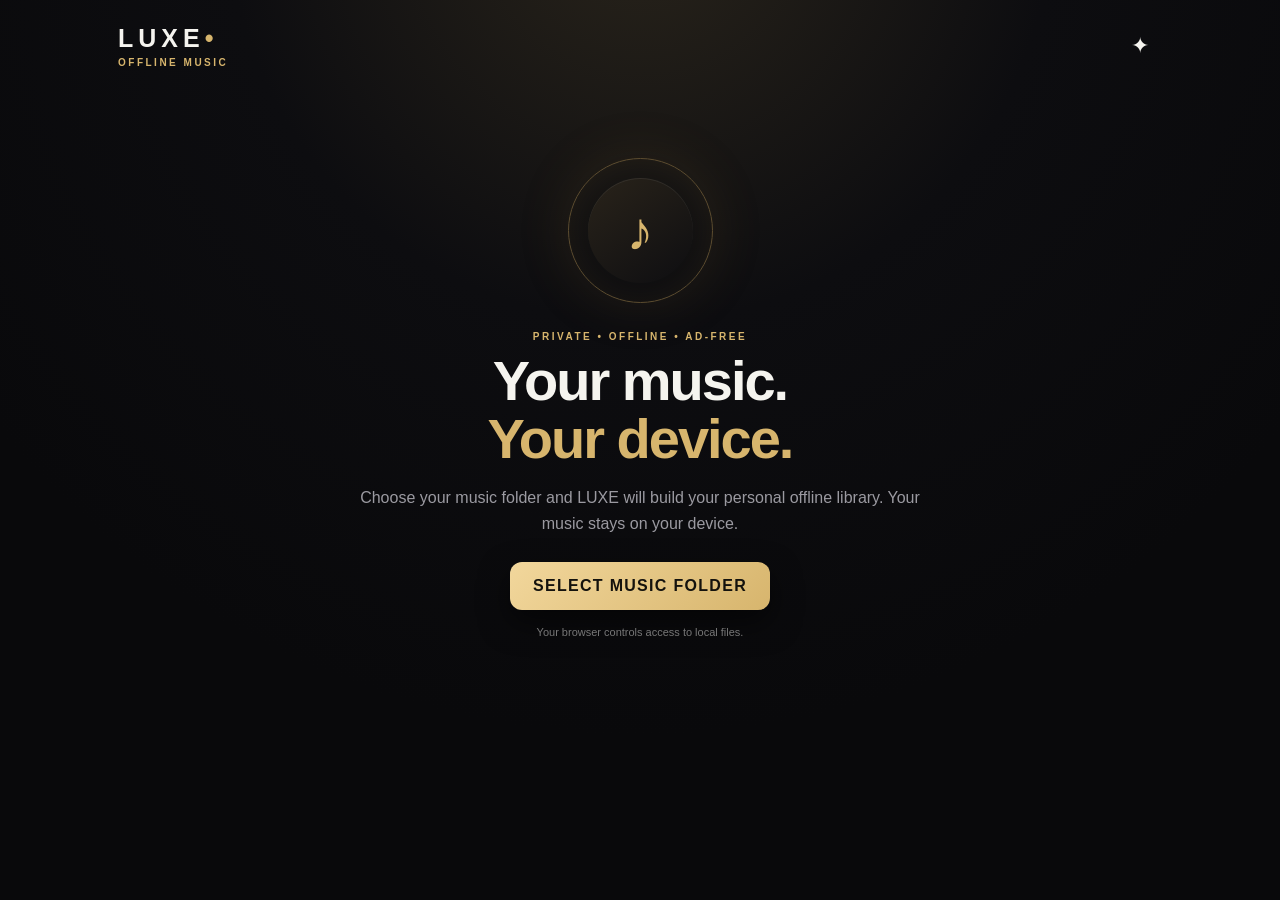
==== app/src/main/assets/index.html @ 5f78188b "Add files via upload" ====
<!DOCTYPE html>
<html lang="en">
<head>
<meta charset="UTF-8">
<meta name="viewport" content="width=device-width,initial-scale=1,viewport-fit=cover">
<meta name="theme-color" content="#09090b">
<title>LUXE Music</title>
<link rel="stylesheet" href="style.css">
<script src="android-folder-picker.js"></script>
</head>

<body>

<div class="app">

<header class="topbar">
  <div>
    <div class="brand">LUXE<span>•</span></div>
    <div class="subtitle">OFFLINE MUSIC</div>
  </div>

  <button id="themeBtn" class="icon-btn" title="Customize appearance">✦</button>
</header>


<main>

<!-- WELCOME -->

<section id="welcome" class="welcome screen">

  <div class="hero-ring">
    <div class="hero-note">♪</div>
  </div>

  <p class="eyebrow">PRIVATE • OFFLINE • AD-FREE</p>

  <h1>
    Your music.<br>
    <em>Your device.</em>
  </h1>

  <p class="muted">
    Choose your music folder and LUXE will build your personal
    offline library. Your music stays on your device.
  </p>

  <button id="chooseFolderBtn" class="primary-btn">
    SELECT MUSIC FOLDER
  </button>

  <input
    id="folderInput"
    type="file"
    webkitdirectory
    directory
    multiple
    accept="audio/*"
    hidden
  >

  <p id="folderStatus" class="tiny">
    Your browser controls access to local files.
  </p>

</section>


<!-- LIBRARY -->

<section id="library" class="screen hidden">

  <div class="greeting">

    <div>
      <p class="eyebrow">YOUR LIBRARY</p>
      <h1 id="hello">Good morning</h1>
    </div>

    <button id="rescanBtn" class="small-btn">
      ↻ Rescan
    </button>

  </div>


  <!-- HOME CONTENT -->

  <section id="homeContent" class="home-content">

    <div class="home-hero">

      <div>
        <p class="eyebrow">WELCOME BACK</p>

        <h2>Your music, beautifully organized.</h2>

        <p>
          Explore your songs, artists, playlists and recently played music.
        </p>
      </div>

      <div class="home-hero-note">♫</div>

    </div>


    <div class="home-section">

      <div class="home-section-title">
        <h2>Recently Played</h2>
        <button id="seeRecentBtn" class="text-btn">See all</button>
      </div>

      <div id="recentHome" class="horizontal-list"></div>

    </div>


    <div class="home-section">

      <div class="home-section-title">
        <h2>Your Library</h2>
      </div>

      <div class="library-actions">

        <button class="library-action" data-library="songs">
          <span class="action-icon">♫</span>
          <strong>All Songs</strong>
          <small id="homeSongCount">0 tracks</small>
        </button>

        <button class="library-action" data-library="artists">
          <span class="action-icon">♟</span>
          <strong>Artists</strong>
          <small id="homeArtistCount">0 artists</small>
        </button>

        <button class="library-action" data-library="playlists">
          <span class="action-icon">☷</span>
          <strong>Playlists</strong>
          <small id="homePlaylistCount">0 playlists</small>
        </button>

        <button class="library-action" data-library="favorites">
          <span class="action-icon">♡</span>
          <strong>Favorites</strong>
          <small id="homeFavoriteCount">0 songs</small>
        </button>

      </div>

    </div>


    <div class="home-section">

      <div class="home-section-title">
        <h2>Quick Play</h2>
      </div>

      <div class="quick-play-row">

        <button id="shuffleAllBtn" class="quick-play">
          <span>⤨</span>
          <div>
            <strong>Shuffle All</strong>
            <small>Play your whole library</small>
          </div>
        </button>

        <button id="playAllBtn" class="quick-play">
          <span>▶</span>
          <div>
            <strong>Play All</strong>
            <small>Play songs in order</small>
          </div>
        </button>

      </div>

    </div>

  </section>


  <!-- SEARCH -->

  <div class="searchbox">

    <span>⌕</span>

    <input
      id="search"
      placeholder="Search your music..."
      autocomplete="off"
    >

  </div>


  <!-- MAIN TABS -->

  <div class="library-tabs">

    <button class="library-tab active" data-library="home">
      Home
    </button>

    <button class="library-tab" data-library="songs">
      All Songs
    </button>

    <button class="library-tab" data-library="artists">
      Artists
    </button>

    <button class="library-tab" data-library="playlists">
      Playlists
    </button>

    <button class="library-tab" data-library="favorites">
      Favorites
    </button>

  </div>


  <div id="breadcrumb" class="breadcrumb hidden"></div>


  <div class="section-title">

    <h2 id="sectionHeading">
      Your Music
    </h2>

    <div class="view-tools">

      <span id="resultCount"></span>

      <button
        id="viewList"
        class="view-btn active"
        title="List view"
      >
        ☷
      </button>

      <button
        id="viewGrid"
        class="view-btn"
        title="Grid view"
      >
        ▦
      </button>

      <button id="sortBtn" class="view-btn" title="Sort">↕</button>

    </div>

  </div>


  <div id="sortMenu" class="sort-menu hidden">
    <div class="sort-menu-title">SORT / PLAYING ORDER</div>
    <button data-sort="title-az">Song Title A–Z</button>
    <button data-sort="title-za">Song Title Z–A</button>
    <button data-sort="added-new">Date Added — Newest</button>
    <button data-sort="added-old">Date Added — Oldest</button>
    <button data-sort="recent">Recently Played</button>
    <button data-sort="most-played">Most Played</button>
  </div>

  <div id="songList" class="song-list"></div>

  <div id="collectionGrid" class="collection-grid hidden"></div>

  <div id="playlistGrid" class="playlist-grid hidden"></div>

  <div id="empty" class="empty hidden">
    Nothing matches your search.
  </div>

</section>

</main>


<!-- MINI PLAYER -->

<div id="miniPlayer" class="mini-player hidden">

  <div class="mini-swipe-handle"></div>

  <div id="miniArt" class="art small-art">
    ♪
  </div>

  <div class="mini-info">

    <strong id="miniTitle">
      Nothing playing
    </strong>

    <span id="miniArtist">
      Choose a song
    </span>

  </div>

  <button
    id="miniPlay"
    class="play-circle"
    aria-label="Play or pause"
  >
    ▶
  </button>

</div>


<!-- BOTTOM NAV -->

<nav id="nav" class="bottom-nav hidden">

  <button class="nav-item active" data-tab="home">
    ⌂
    <span>Home</span>
  </button>

  <button class="nav-item" data-tab="library">
    ♫
    <span>Library</span>
  </button>

  <button class="nav-item" data-tab="favorites">
    ♡
    <span>Favorites</span>
  </button>

</nav>


<!-- FULL PLAYER -->

<div id="playerModal" class="player-modal hidden">

  <button id="closePlayer" class="close-player">
    ⌄
  </button>

  <div class="player-content">

    <div id="bigArt" class="art big-art">
      ♪
    </div>

    <p class="eyebrow">
      NOW PLAYING
    </p>

    <h2 id="bigTitle">
      Nothing playing
    </h2>

    <p id="bigArtist" class="muted">
      Choose a song
    </p>

    <p id="bigMeta" class="player-meta">
      Local Music
    </p>

    <input
      id="progress"
      class="progress"
      type="range"
      min="0"
      max="100"
      value="0"
    >

    <div class="time-row">
      <span id="currentTime">0:00</span>
      <span id="duration">0:00</span>
    </div>

    <div class="controls">

      <button id="shuffleBtn" class="control">
        ⤨
      </button>

      <button id="prevBtn" class="control">
        ◀
      </button>

      <button id="bigPlay" class="big-play">
        ▶
      </button>

      <button id="nextBtn" class="control">
        ▶
      </button>

      <button id="repeatBtn" class="control">
        ↻
      </button>

    </div>

    <div class="volume-row">
      🔊
      <input
        id="volume"
        type="range"
        min="0"
        max="1"
        step=".01"
        value=".85"
      >
    </div>

  </div>

</div>


<!-- THEME PANEL -->

<div id="themePanel" class="overlay hidden">

  <div class="settings-panel">

    <div class="settings-header">

      <div>
        <p class="eyebrow">APPEARANCE</p>
        <h2>Customize LUXE</h2>
      </div>

      <button id="closeTheme" class="panel-close">
        ×
      </button>

    </div>


    <div class="setting-group">

      <label>Accent Theme</label>

      <div class="theme-options">

        <button data-theme-choice="deluxe">
          <span class="theme-dot deluxe-dot"></span>
          Deluxe
        </button>

        <button data-theme-choice="truck">
          <span class="theme-dot truck-dot"></span>
          Warm
        </button>

        <button data-theme-choice="sport">
          <span class="theme-dot sport-dot"></span>
          Sport
        </button>

      </div>

    </div>


    <div class="setting-group">

      <label>Font</label>

      <select id="fontSelect">

        <option value="Inter">
          Inter
        </option>

        <option value="Segoe UI">
          Segoe UI
        </option>

        <option value="Georgia">
          Georgia
        </option>

        <option value="Trebuchet MS">
          Trebuchet
        </option>

        <option value="Verdana">
          Verdana
        </option>

        <option value="Courier New">
          Courier
        </option>

        <option value="Comic Sans MS">
          Casual
        </option>

      </select>

      <small>
        The browser can only use fonts available on the device.
      </small>

    </div>


    <div class="setting-group">

      <label>Background</label>

      <div class="wallpaper-grid">

        <button
          class="wallpaper preset-wall-1"
          data-wallpaper="wall1"
        >
          Default
        </button>

        <button
          class="wallpaper preset-wall-2"
          data-wallpaper="wall2"
        >
          Gold
        </button>

        <button
          class="wallpaper preset-wall-3"
          data-wallpaper="wall3"
        >
          Midnight
        </button>

        <button
          class="wallpaper preset-wall-4"
          data-wallpaper="wall4"
        >
          Aurora
        </button>

      </div>

      <label class="upload-wallpaper">
        + Use image from device

        <input
          id="wallpaperInput"
          type="file"
          accept="image/*"
          hidden
        >

      </label>

      <button id="removeWallpaper" class="danger-btn">
        Remove background image
      </button>

    </div>

  </div>

</div>


<!-- CREATE PLAYLIST PANEL -->

<div id="playlistCreatePanel" class="overlay hidden">

  <div class="dialog">

    <div class="dialog-header">

      <div>
        <p class="eyebrow">NEW PLAYLIST</p>
        <h2>Create Playlist</h2>
      </div>

      <button id="closePlaylistCreate" class="panel-close">
        ×
      </button>

    </div>

    <input
      id="playlistNameInput"
      class="dialog-input"
      placeholder="Playlist name"
      maxlength="50"
    >

    <button id="createPlaylistConfirm" class="primary-btn">
      CREATE PLAYLIST
    </button>

  </div>

</div>


<!-- ADD SONGS PANEL -->

<div id="addSongsPanel" class="overlay hidden">

  <div class="dialog add-songs-dialog">

    <div class="dialog-header">

      <div>
        <p class="eyebrow">PLAYLIST</p>
        <h2 id="addSongsTitle">Add Songs</h2>
      </div>

      <button id="closeAddSongs" class="panel-close">
        ×
      </button>

    </div>

    <div class="add-song-search">

      <span>⌕</span>

      <input
        id="addSongSearch"
        placeholder="Search songs..."
      >

    </div>

    <div id="addSongList" class="add-song-list"></div>

    <button id="doneAddSongs" class="primary-btn">
      DONE
    </button>

  </div>

</div>


<!-- PLAYLIST DETAILS -->

<div id="playlistPanel" class="overlay hidden">

  <div class="dialog playlist-dialog">

    <div class="dialog-header">

      <div>
        <p class="eyebrow">PLAYLIST</p>
        <h2 id="playlistPanelTitle">Playlist</h2>
      </div>

      <button id="closePlaylistPanel" class="panel-close">
        ×
      </button>

    </div>

    <div class="playlist-actions">

      <button id="playlistPlayBtn" class="primary-btn">
        ▶ PLAY
      </button>

      <button id="playlistAddBtn" class="secondary-btn">
        + ADD SONGS
      </button>

    </div>

    <div id="playlistSongs" class="playlist-songs"></div>

  </div>

</div>


<audio id="audio" preload="metadata"></audio>

<script src="app.js"></script>

</body>
</html>
---- app/src/main/assets/style.css ----
*{box-sizing:border-box}
:root{--bg:#09090b;--panel:#111115;--panel2:#17171c;--text:#f5f4ef;--muted:#9b9aa1;--line:#29292f;--accent:#d7b56d;--accent2:#f2d79c;--font:Inter,Segoe UI,Arial,sans-serif;--wallpaper:none;--safe-top:env(safe-area-inset-top,0px);--safe-right:env(safe-area-inset-right,0px);--safe-bottom:env(safe-area-inset-bottom,0px);--safe-left:env(safe-area-inset-left,0px)}
html{min-height:100%;background:var(--bg);color-scheme:dark;scroll-behavior:smooth}body{margin:0;min-height:100vh;color:var(--text);font-family:var(--font);background:linear-gradient(#09090bd9,#09090bf2),var(--wallpaper),radial-gradient(circle at 50% -10%,#29241b 0,#0d0d10 35%,#09090b 70%);background-size:cover;background-position:center;background-attachment:fixed;overscroll-behavior-y:none;-webkit-text-size-adjust:100%;padding-top:var(--safe-top);padding-left:var(--safe-left);padding-right:var(--safe-right)}
button,input,select{font:inherit}button{-webkit-tap-highlight-color:transparent;touch-action:manipulation}button:focus,input:focus,select:focus{outline:none}button:focus-visible,input:focus-visible,select:focus-visible{outline:2px solid var(--accent);outline-offset:2px}.hidden{display:none!important}.app{width:100%;max-width:1100px;min-height:100vh;margin:auto;padding-bottom:calc(110px + var(--safe-bottom))}.topbar{display:flex;justify-content:space-between;align-items:center;padding:24px 28px 8px}.brand{font-size:25px;font-weight:800;letter-spacing:5px}.brand span{color:var(--accent)}.subtitle,.eyebrow{font-size:10px;letter-spacing:2.5px;color:var(--accent);font-weight:700}.subtitle{margin-top:4px}.icon-btn{background:none;border:0;color:var(--text);font-size:22px;cursor:pointer;width:44px;height:44px;border-radius:50%;display:grid;place-items:center;transition:background .2s,transform .15s}.icon-btn:hover{background:#ffffff0a}.icon-btn:active{transform:scale(.9)}.screen{padding:28px}
.welcome{text-align:center;max-width:700px;margin:6vh auto}.hero-ring{width:145px;height:145px;border:1px solid #5d4d30;border-radius:50%;margin:0 auto 28px;display:grid;place-items:center;box-shadow:0 0 55px #9e7a3220,inset 0 0 30px #9e7a3215;animation:luxeFloat 5s ease-in-out infinite}.hero-note{width:105px;height:105px;border-radius:50%;background:linear-gradient(145deg,#29231a,#0e0e11);display:grid;place-items:center;font-size:54px;color:var(--accent);box-shadow:inset 0 1px #ffffff12}.welcome h1{font-size:56px;line-height:1.03;margin:10px 0 18px;letter-spacing:-2px}.welcome h1 em{color:var(--accent);font-style:normal}.muted{color:var(--muted);line-height:1.6}.welcome>.muted{max-width:560px;margin:0 auto 25px}.primary-btn{border:0;background:linear-gradient(135deg,var(--accent2),var(--accent));color:#14120d;font-weight:800;letter-spacing:1.3px;padding:15px 23px;border-radius:12px;cursor:pointer;box-shadow:0 12px 30px #0008;transition:transform .18s,box-shadow .18s,filter .18s}.primary-btn:hover{transform:translateY(-1px);box-shadow:0 15px 35px #000a}.primary-btn:active{transform:scale(.97);filter:brightness(.94)}.tiny{font-size:11px;color:#777;margin-top:16px}
.greeting{display:flex;justify-content:space-between;align-items:end;margin:8px 0 24px}.greeting h1{font-size:40px;margin:7px 0 0;letter-spacing:-1px}.small-btn{border:1px solid var(--line);background:#111115;color:var(--text);border-radius:10px;padding:10px 13px;cursor:pointer;transition:border-color .18s,background .18s,transform .15s}.small-btn:hover{border-color:#665432;background:#17171b}.small-btn:active{transform:scale(.96)}
.home-content{display:flex;flex-direction:column;gap:28px;margin-bottom:30px}.home-hero{min-height:190px;border:1px solid var(--line);border-radius:22px;padding:26px;display:flex;justify-content:space-between;align-items:center;overflow:hidden;background:radial-gradient(circle at 90% 20%,#d7b56d20,transparent 35%),linear-gradient(145deg,#1c1a17,#101014)}.home-hero h2{font-size:30px;max-width:520px;margin:10px 0}.home-hero p:last-child{color:var(--muted);max-width:500px}.home-hero-note{width:130px;height:130px;border-radius:50%;display:grid;place-items:center;font-size:65px;color:var(--accent);background:linear-gradient(145deg,#2a2419,#101014);border:1px solid #4b402c;box-shadow:0 20px 50px #0008;flex-shrink:0}.home-section{width:100%}.home-section-title{display:flex;justify-content:space-between;align-items:center;margin-bottom:13px}.home-section-title h2{font-size:18px;margin:0}.text-btn{border:0;background:none;color:var(--accent);cursor:pointer;font-size:12px;padding:8px;border-radius:8px}.text-btn:active{background:#ffffff08}.library-actions{display:grid;grid-template-columns:repeat(4,1fr);gap:12px}.library-action{border:1px solid var(--line);background:linear-gradient(145deg,#19191e,#101014);color:var(--text);border-radius:16px;padding:18px;text-align:left;cursor:pointer;min-height:130px;transition:transform .18s,border-color .18s,background .18s;position:relative;overflow:hidden}.library-action:hover{border-color:#65532f;transform:translateY(-2px)}.library-action:active{transform:scale(.98)}.library-action:after,.quick-play:after,.song:after{content:"";position:absolute;inset:0;background:radial-gradient(circle at var(--ripple-x,50%) var(--ripple-y,50%),#fff2,transparent 35%);opacity:0;transition:opacity .25s;pointer-events:none}.library-action:active:after,.quick-play:active:after,.song:active:after{opacity:1}.action-icon{display:block;font-size:26px;color:var(--accent);margin-bottom:24px}.library-action strong,.library-action small{display:block}.library-action small{margin-top:4px;color:var(--muted);font-size:11px}.quick-play-row{display:grid;grid-template-columns:1fr 1fr;gap:12px}.quick-play{position:relative;overflow:hidden;border:1px solid var(--line);background:#121216;color:var(--text);border-radius:14px;padding:16px;display:flex;align-items:center;gap:14px;cursor:pointer;text-align:left;transition:transform .18s,border-color .18s}.quick-play:hover{border-color:#5e4d2d;transform:translateY(-1px)}.quick-play:active{transform:scale(.985)}.quick-play>span{width:42px;height:42px;border-radius:50%;display:grid;place-items:center;background:#282116;color:var(--accent);font-size:20px;flex-shrink:0}.quick-play strong,.quick-play small{display:block}.quick-play small{color:var(--muted);font-size:11px;margin-top:4px}
.horizontal-list{display:flex;gap:12px;overflow-x:auto;padding:4px 2px 10px;scrollbar-width:none;scroll-behavior:smooth;overscroll-behavior-x:contain;scroll-snap-type:x proximity}.horizontal-list::-webkit-scrollbar{display:none}.horizontal-list:empty:after{content:"No recently played songs yet.";color:var(--muted);font-size:12px;padding:18px 4px}.horizontal-list>*{flex:0 0 180px;min-width:180px;scroll-snap-align:start}.horizontal-list .song,.horizontal-list .recent-song,.horizontal-list .recent-card{width:180px;min-height:190px;display:flex;flex-direction:column;align-items:stretch;gap:0;padding:10px;border:1px solid var(--line);border-radius:16px;background:linear-gradient(145deg,#19191e,#101014);overflow:hidden;transition:transform .18s,border-color .18s,background .18s}.horizontal-list .song:hover,.horizontal-list .recent-song:hover,.horizontal-list .recent-card:hover{transform:translateY(-2px);border-color:#665432;background:linear-gradient(145deg,#1d1c21,#111115)}.horizontal-list .song .small-art,.horizontal-list .recent-song .small-art,.horizontal-list .recent-card .small-art,.horizontal-list .song .art,.horizontal-list .recent-song .art,.horizontal-list .recent-card .art{width:100%;height:140px;aspect-ratio:1;border-radius:11px;margin:0 0 10px;flex-shrink:0}.horizontal-list .song .song-info,.horizontal-list .recent-song .song-info,.horizontal-list .recent-card .song-info{min-width:0;width:100%;padding:0 2px}.horizontal-list .song .song-info strong,.horizontal-list .recent-song .song-info strong,.horizontal-list .recent-card .song-info strong{font-size:13px;color:var(--text);line-height:1.35}.horizontal-list .song .song-info span,.horizontal-list .recent-song .song-info span,.horizontal-list .recent-card .song-info span{font-size:10px;color:var(--muted);margin-top:4px}.horizontal-list .song .song-actions,.horizontal-list .recent-song .song-actions,.horizontal-list .recent-card .song-actions{margin-top:auto}
.searchbox{height:50px;border:1px solid var(--line);background:#101014dd;border-radius:14px;display:flex;align-items:center;padding:0 15px;gap:10px;margin-bottom:17px;transition:border-color .2s,box-shadow .2s}.searchbox:focus-within{border-color:#806737;box-shadow:0 0 0 3px #d7b56d12}.searchbox span{font-size:24px;color:var(--muted)}.searchbox input{background:none;border:0;outline:0;color:var(--text);width:100%;font-size:15px;min-width:0}
.library-tabs{display:flex;gap:7px;overflow-x:auto;margin:15px 0;padding-bottom:3px;scrollbar-width:none;overscroll-behavior-x:contain}.library-tabs::-webkit-scrollbar{display:none}.library-tab{border:1px solid var(--line);background:#111115;color:var(--muted);padding:10px 15px;border-radius:10px;white-space:nowrap;cursor:pointer;transition:background .18s,border-color .18s,color .18s,transform .15s}.library-tab.active{color:var(--accent2);background:#302718;border-color:#806737}.library-tab:active{transform:scale(.96)}
.section-title{display:flex;justify-content:space-between;align-items:center;gap:15px;margin-top:20px}.section-title h2{font-size:19px;margin:0}.view-tools{display:flex;align-items:center;gap:5px}.view-tools>span{color:var(--muted);font-size:12px;margin-right:4px}.view-btn{width:31px;height:31px;border:1px solid var(--line);background:#111115;color:var(--muted);border-radius:8px;cursor:pointer;transition:transform .15s,background .18s}.view-btn.active{color:var(--accent);border-color:#806737;background:#302718}.view-btn:active{transform:scale(.9)}
.song-list{display:flex;flex-direction:column;margin-top:9px}.song{position:relative;display:grid;grid-template-columns:52px minmax(0,1fr) auto;gap:13px;align-items:center;padding:9px;border-radius:13px;cursor:pointer;transition:background .15s,transform .15s}.song:hover{background:#ffffff06}.song:active{transform:scale(.995)}.song-info{min-width:0}.song-info strong,.song-info span{display:block;white-space:nowrap;overflow:hidden;text-overflow:ellipsis}.song-info span{font-size:12px;color:var(--muted);margin-top:4px}.song-actions{display:flex;gap:4px;position:relative;z-index:2}.song-actions button{background:none;border:0;color:var(--muted);cursor:pointer;font-size:19px;padding:7px;border-radius:50%;transition:background .15s,color .15s,transform .15s}.song-actions button:hover{background:#ffffff0a}.song-actions button:active{transform:scale(.85)}.song-actions .fav{color:var(--accent)}.song.playing{background:#d7b56d0e;outline:1px solid #80673744}.song.playing .song-info strong{color:var(--accent2)}
.art{background:linear-gradient(145deg,#272118,#111216);border:1px solid #3b3222;display:grid;place-items:center;color:var(--accent);overflow:hidden;flex-shrink:0}.art img{width:100%;height:100%;object-fit:cover;display:block;transition:opacity .25s,transform .35s}.art img:not([src=""]){animation:artReveal .35s ease}.small-art{width:48px;height:48px;border-radius:10px;font-size:21px}.song .small-art{width:52px;height:52px}
.song-list.grid-view{display:grid;grid-template-columns:repeat(4,minmax(0,1fr));gap:14px;margin-top:12px}.song-list.grid-view .song{display:flex;flex-direction:column;align-items:stretch;gap:0;min-width:0;padding:11px;background:linear-gradient(145deg,#18181d,#101014);border:1px solid var(--line);border-radius:16px}.song-list.grid-view .song:hover{border-color:#5f4d2e}.song-list.grid-view .small-art{width:100%;height:auto;aspect-ratio:1;margin-bottom:12px;border-radius:12px;font-size:45px}.song-list.grid-view .song-info{width:100%}.song-list.grid-view .song-actions{width:100%;justify-content:space-between;margin-top:10px}
.collection-grid{display:grid;grid-template-columns:repeat(4,minmax(0,1fr));gap:14px;margin-top:12px}.collection-card{border:1px solid var(--line);background:linear-gradient(145deg,#19191e,#101014);border-radius:16px;padding:11px;text-align:left;cursor:pointer;color:var(--text);min-width:0;transition:transform .18s,border-color .18s}.collection-card:hover{border-color:#68552f;transform:translateY(-2px)}.collection-card:active{transform:scale(.98)}.collection-art{aspect-ratio:1;border-radius:12px;background:linear-gradient(145deg,#292319,#111216);display:grid;place-items:center;color:var(--accent);font-size:42px;margin-bottom:10px;overflow:hidden}.collection-art img{width:100%;height:100%;object-fit:cover}.collection-card strong,.collection-card span{display:block;white-space:nowrap;overflow:hidden;text-overflow:ellipsis}.collection-card span{font-size:11px;color:var(--muted);margin-top:4px}
.playlist-grid{display:grid;grid-template-columns:repeat(4,minmax(0,1fr));gap:14px;margin-top:13px}.playlist-create-card,.playlist-card{border:1px solid var(--line);border-radius:16px;min-height:190px;cursor:pointer}.playlist-create-card{background:#17140f;border-color:#5b4b2e;color:var(--accent2);display:flex;flex-direction:column;justify-content:center;align-items:center;gap:8px;transition:transform .18s,border-color .18s}.playlist-create-card:hover{transform:translateY(-2px);border-color:var(--accent)}.playlist-create-card:active{transform:scale(.98)}.playlist-create-card span{font-size:38px}.playlist-create-card strong{font-size:14px}.playlist-card{position:relative;padding:12px;text-align:left;color:var(--text);background:linear-gradient(145deg,#19191e,#101014);transition:transform .18s,border-color .18s}.playlist-card:hover{border-color:#806737;transform:translateY(-2px)}.playlist-cover{height:125px;border-radius:11px;background:linear-gradient(145deg,#302719,#101014);display:grid;place-items:center;font-size:43px;color:var(--accent);margin-bottom:11px;overflow:hidden}.playlist-cover img{width:100%;height:100%;object-fit:cover}.playlist-delete{position:absolute!important;right:9px!important;top:9px!important;width:30px!important;height:30px!important;padding:0!important;margin:0!important;border:1px solid #ffffff12!important;border-radius:9px!important;background:#0b0b0ed9!important;color:#aaa!important;display:grid!important;place-items:center!important;font-size:15px!important;cursor:pointer!important;backdrop-filter:blur(8px);transition:color .18s,background .18s,border-color .18s,transform .18s}.playlist-delete:hover{color:#e7b0a8!important;background:#321918!important;border-color:#633a35!important;transform:scale(1.04)}.playlist-delete:active{transform:scale(.94)}
.breadcrumb{color:var(--muted);font-size:12px;margin:2px 0 12px}.breadcrumb button{background:none;border:0;color:var(--accent);cursor:pointer;padding:0 5px}.empty{text-align:center;padding:50px;color:var(--muted)}
.playlist-detail{width:100%}.playlist-detail-header{display:flex;align-items:center;gap:20px;padding:20px;border:1px solid var(--line);border-radius:20px;background:radial-gradient(circle at 90% 10%,#d7b56d14,transparent 40%),linear-gradient(145deg,#18181d,#101014);margin-bottom:18px}.playlist-detail-cover{width:145px;height:145px;flex-shrink:0;border-radius:17px;overflow:hidden;display:grid;place-items:center;background:linear-gradient(145deg,#302719,#101014);border:1px solid #403622;color:var(--accent);font-size:50px}.playlist-detail-cover img{width:100%;height:100%;object-fit:cover}.playlist-detail-info{min-width:0;flex:1}.playlist-detail-info .eyebrow{margin-bottom:7px}.playlist-detail-info h1{margin:0;font-size:30px;letter-spacing:-.8px;overflow:hidden;text-overflow:ellipsis;white-space:nowrap}.playlist-detail-info p{color:var(--muted);font-size:12px;margin:8px 0 0}.playlist-detail-delete{margin-top:0;padding:13px 15px;white-space:nowrap}.playlist-actions{display:flex;gap:9px;margin-bottom:16px;align-items:center}.playlist-actions .danger-btn{margin-top:0}.playlist-actions .primary-btn,.playlist-actions .secondary-btn,.playlist-actions .danger-btn{min-height:45px}
.mini-player{position:fixed;z-index:20;left:50%;bottom:calc(72px + var(--safe-bottom));transform:translateX(-50%);width:min(1040px,calc(100% - 28px));min-height:68px;background:#17171bf4;backdrop-filter:blur(22px);-webkit-backdrop-filter:blur(22px);border:1px solid #38383e;border-radius:17px;padding:8px 10px;display:grid;grid-template-columns:52px minmax(0,1fr) 44px;gap:11px;align-items:center;box-shadow:0 16px 50px #000c;cursor:pointer;touch-action:pan-y;transition:transform .22s,opacity .22s,box-shadow .22s}.mini-player:active{box-shadow:0 12px 40px #000e}.mini-player.swiping{transition:none}.mini-player.minimized{width:58px;height:58px;min-height:58px;padding:3px;right:16px;left:auto;bottom:calc(82px + var(--safe-bottom));transform:none;border-radius:50%;display:block;overflow:visible}.mini-player.minimized .mini-info,.mini-player.minimized .play-circle,.mini-player.minimized .mini-swipe-handle{display:none}.mini-player.minimized .small-art{width:52px;height:52px;border-radius:50%}.mini-swipe-handle{position:absolute;top:-8px;left:50%;width:42px;height:4px;border-radius:9px;background:#777;transform:translateX(-50%);opacity:.5}.mini-info{min-width:0}.mini-info strong,.mini-info span{display:block;white-space:nowrap;overflow:hidden;text-overflow:ellipsis}.mini-info span{color:var(--muted);font-size:11px;margin-top:3px}.play-circle{border:0;background:var(--accent);color:#17130b;border-radius:50%;width:38px;height:38px;cursor:pointer;transition:transform .15s}.play-circle:active{transform:scale(.88)}
.bottom-nav{position:fixed;z-index:19;bottom:0;left:50%;transform:translateX(-50%);width:min(1040px,100%);height:calc(65px + var(--safe-bottom));padding-bottom:var(--safe-bottom);background:#0d0d10ee;backdrop-filter:blur(18px);-webkit-backdrop-filter:blur(18px);border-top:1px solid var(--line);display:grid;grid-template-columns:repeat(3,1fr)}.nav-item{background:none;border:0;color:#777;cursor:pointer;font-size:21px;transition:color .18s,transform .15s}.nav-item span{display:block;font-size:9px;margin-top:3px}.nav-item.active{color:var(--accent)}.nav-item:active{transform:scale(.9)}
.player-modal{position:fixed;z-index:40;inset:0;background:radial-gradient(circle at 50% 5%,#292116,#0a0a0c 55%);overflow:auto;overscroll-behavior:contain;touch-action:pan-y;animation:playerIn .28s ease}.player-topbar{position:sticky;top:0;z-index:2;height:64px;padding:var(--safe-top) 18px 0;display:grid;grid-template-columns:50px 1fr 50px;align-items:center;text-align:center;background:linear-gradient(#0a0a0ce8,transparent);backdrop-filter:blur(8px)}.close-player,.player-more{background:#ffffff08;border:1px solid #ffffff10;color:var(--text);width:40px;height:40px;border-radius:50%;cursor:pointer;display:grid;place-items:center;justify-self:start;transition:transform .15s,background .18s}.close-player{font-size:27px}.player-more{justify-self:end;font-size:16px;letter-spacing:2px}.close-player:active,.player-more:active{transform:scale(.88)}.player-top-title{font-size:10px;letter-spacing:2.5px;color:var(--muted);font-weight:700}.player-content{width:min(520px,100%);margin:3vh auto;padding:20px 25px calc(40px + var(--safe-bottom));text-align:center}.big-art{width:min(390px,82vw);aspect-ratio:1;border-radius:23px;margin:0 auto 30px;font-size:110px;box-shadow:0 25px 70px #000c;transition:transform .35s,box-shadow .35s}.big-art:hover{transform:scale(1.01)}.player-song-head{text-align:left}.player-title-row{display:flex;align-items:center;gap:14px}.player-title-row>div{min-width:0;flex:1}.player-content h2{font-size:28px;margin:8px 0 3px;overflow:hidden;text-overflow:ellipsis;white-space:nowrap}.player-favorite{width:46px;height:46px;border:1px solid var(--line);background:#ffffff06;color:var(--accent);border-radius:50%;font-size:24px;cursor:pointer;flex-shrink:0;transition:transform .15s,background .18s}.player-favorite:active{transform:scale(.88)}.player-meta{color:var(--muted);font-size:12px;margin:7px 0 0;min-height:16px;white-space:nowrap;overflow:hidden;text-overflow:ellipsis}.player-gesture-hint{font-size:10px;color:#666;margin-top:20px;letter-spacing:.4px}
input[type=range]{--range-progress:0%;appearance:none;-webkit-appearance:none;display:block;width:100%;height:5px;margin:0;padding:0;border:0;border-radius:999px;background:transparent!important;outline:none;cursor:pointer}input[type=range]::-webkit-slider-runnable-track{width:100%;height:5px;border:0;border-radius:999px;background:linear-gradient(to right,var(--accent) 0%,var(--accent) var(--range-progress),#3a3a40 var(--range-progress),#3a3a40 100%)!important}input[type=range]::-moz-range-track{width:100%;height:5px;border:0;border-radius:999px;background:#3a3a40!important}input[type=range]::-moz-range-progress{height:5px;border-radius:999px;background:var(--accent)!important}input[type=range]::-webkit-slider-thumb{appearance:none;-webkit-appearance:none;width:14px;height:14px;margin-top:-4.5px;border:2px solid #111;border-radius:50%;background:var(--accent);cursor:pointer;box-shadow:0 0 0 0 #d7b56d55;transition:box-shadow .15s,transform .15s}input[type=range]:active::-webkit-slider-thumb{box-shadow:0 0 0 7px #d7b56d18;transform:scale(1.1)}input[type=range]::-moz-range-thumb{width:14px;height:14px;border:2px solid #111;border-radius:50%;background:var(--accent);cursor:pointer}.volume-row{display:flex;align-items:center;gap:10px;color:var(--muted)}.volume-row input{flex:1}.progress{width:100%;margin-top:28px}.time-row{display:flex;justify-content:space-between;font-size:11px;color:var(--muted);margin-top:5px}.controls{display:flex;justify-content:center;align-items:center;gap:22px;margin:25px 0}.control,.big-play{background:none;border:0;color:var(--text);cursor:pointer}.control{font-size:20px;width:44px;height:44px;border-radius:50%;transition:background .18s,transform .15s,color .18s}.control:hover{background:#ffffff08}.control:active{transform:scale(.82)}.big-play{width:62px;height:62px;border-radius:50%;background:var(--accent);color:#16120b;font-size:23px;transition:transform .15s,filter .15s}.big-play:active{transform:scale(.9);filter:brightness(.92)}
.overlay{position:fixed;z-index:60;inset:0;background:#000a;backdrop-filter:blur(12px);-webkit-backdrop-filter:blur(12px);display:flex;align-items:center;justify-content:center;padding:calc(20px + var(--safe-top)) calc(20px + var(--safe-right)) calc(20px + var(--safe-bottom)) calc(20px + var(--safe-left));animation:overlayIn .2s ease}.settings-panel,.dialog{width:min(600px,100%);max-height:90vh;overflow:auto;border:1px solid #3a3a40;background:#111115f5;backdrop-filter:blur(25px);-webkit-backdrop-filter:blur(25px);border-radius:22px;padding:24px;box-shadow:0 30px 100px #000d;overscroll-behavior:contain}.dialog{width:min(560px,100%)}.settings-header,.dialog-header{display:flex;justify-content:space-between;align-items:flex-start;gap:20px;margin-bottom:22px}.settings-header h2,.dialog-header h2{margin:6px 0 0;font-size:24px}.panel-close{border:1px solid #ffffff10;background:#17171c;color:#aaa;width:35px;height:35px;border-radius:10px;font-size:21px;cursor:pointer;display:grid;place-items:center;transition:background .18s,color .18s,border-color .18s,transform .15s}.panel-close:hover{color:var(--text);background:#242429;border-color:#ffffff20}.panel-close:active{transform:scale(.9)}.setting-group{border-top:1px solid var(--line);padding:19px 0}.setting-group>label{display:block;font-size:13px;font-weight:700;margin-bottom:12px}.setting-group small{display:block;color:var(--muted);font-size:10px;margin-top:9px}.theme-options{display:grid;grid-template-columns:repeat(3,1fr);gap:8px}.theme-options button{border:1px solid var(--line);background:#17171c;color:var(--text);padding:12px;border-radius:11px;cursor:pointer;display:flex;align-items:center;gap:8px;transition:transform .15s,border-color .18s}.theme-options button:active{transform:scale(.97)}.theme-dot{width:13px;height:13px;border-radius:50%}.deluxe-dot{background:#d7b56d}.truck-dot{background:#c98b4b}.sport-dot{background:#d65c5c}#fontSelect{width:100%;padding:12px;background:#0d0d10;color:var(--text);border:1px solid var(--line);border-radius:10px;outline:none}.wallpaper-grid{display:grid;grid-template-columns:repeat(4,1fr);gap:9px}.wallpaper{height:75px;border:1px solid var(--line);border-radius:11px;color:white;cursor:pointer;text-shadow:0 1px 4px #000;transition:transform .15s,border-color .18s}.wallpaper:active{transform:scale(.97)}.preset-wall-1{background:radial-gradient(circle at 50% 0,#29241b,#09090b)}.preset-wall-2{background:linear-gradient(135deg,#4a3317,#111)}.preset-wall-3{background:linear-gradient(135deg,#151e38,#080a12)}.preset-wall-4{background:linear-gradient(135deg,#143d36,#171026)}.upload-wallpaper{display:block;margin-top:12px;padding:13px;border:1px dashed #555;border-radius:10px;color:var(--accent2);text-align:center;cursor:pointer}.danger-btn{margin-top:10px;border:1px solid #4d2929;background:#241414;color:#d99;border-radius:9px;padding:10px 13px;cursor:pointer;transition:background .18s,border-color .18s,transform .15s}.danger-btn:hover{background:#321919;border-color:#70403b}.danger-btn:active{transform:scale(.97)}.dialog-input{width:100%;height:48px;border:1px solid var(--line);background:#0c0c0f;color:var(--text);border-radius:11px;outline:none;padding:0 13px;margin-bottom:13px}.dialog-input:focus{border-color:#806737}.add-song-search{height:44px;border:1px solid var(--line);border-radius:10px;display:flex;align-items:center;gap:8px;padding:0 12px;margin-bottom:12px}.add-song-search:focus-within{border-color:#806737}.add-song-search input{flex:1;min-width:0;background:none;border:0;outline:0;color:var(--text)}.add-song-list{max-height:48vh;overflow:auto;margin-bottom:14px;overscroll-behavior:contain}.add-song-item{display:grid;grid-template-columns:44px minmax(0,1fr) 38px;gap:10px;align-items:center;padding:7px;border-radius:10px;cursor:pointer;border:1px solid transparent;transition:background .15s,border-color .15s,transform .15s}.add-song-item:hover{background:#ffffff06}.add-song-item:active{transform:scale(.99)}.add-song-item.selected{background:#d7b56d10;border-color:#80673755}.add-song-item .small-art{width:44px;height:44px}.add-song-info{min-width:0}.add-song-info strong,.add-song-info span{display:block;overflow:hidden;text-overflow:ellipsis;white-space:nowrap}.add-song-info span{color:var(--muted);font-size:11px;margin-top:3px}.add-song-toggle{width:32px;height:32px;border-radius:9px;border:1px solid var(--line);background:#16161b;color:var(--muted);cursor:pointer;display:grid;place-items:center}.add-song-toggle.added{background:var(--accent);color:#111;border-color:var(--accent)}.playlist-songs{display:flex;flex-direction:column;gap:5px}.playlist-song-row{display:grid;grid-template-columns:48px minmax(0,1fr) auto;align-items:center;gap:10px;padding:9px;border:1px solid transparent;border-radius:12px;transition:background .15s,border-color .15s}.playlist-song-row:hover{background:#ffffff06;border-color:#ffffff08}.playlist-song-info{min-width:0}.playlist-song-info strong,.playlist-song-info span{display:block;overflow:hidden;text-overflow:ellipsis;white-space:nowrap}.playlist-song-info span{color:var(--muted);font-size:11px;margin-top:3px}.playlist-song-row button.remove-song,button.remove-song{appearance:none!important;-webkit-appearance:none!important;width:32px!important;height:32px!important;padding:0!important;margin:0!important;display:grid!important;place-items:center!important;background:transparent!important;border:0!important;border-radius:8px!important;box-shadow:none!important;outline:none!important;color:#777!important;font-size:18px!important;cursor:pointer}.playlist-song-row button.remove-song:hover,button.remove-song:hover{background:#2a1717!important;color:#d98f8f!important}.secondary-btn{border:1px solid var(--line);background:#19191e;color:var(--text);border-radius:11px;padding:13px 15px;cursor:pointer;transition:background .18s,border-color .18s,transform .15s}.secondary-btn:hover{background:#222228;border-color:#4b4b52}.secondary-btn:active{transform:scale(.97)}
@keyframes luxeFloat{0%,100%{transform:translateY(0)}50%{transform:translateY(-5px)}}@keyframes artReveal{from{opacity:.4;transform:scale(1.04)}to{opacity:1;transform:scale(1)}}@keyframes playerIn{from{opacity:0;transform:translateY(18px)}to{opacity:1;transform:translateY(0)}}@keyframes overlayIn{from{opacity:0}to{opacity:1}}
@media (prefers-reduced-motion:reduce){*,*:before,*:after{scroll-behavior:auto!important;animation-duration:.01ms!important;transition-duration:.01ms!important}}
@media (max-width:900px){.song-list.grid-view{grid-template-columns:repeat(3,minmax(0,1fr))}.collection-grid,.playlist-grid{grid-template-columns:repeat(3,minmax(0,1fr))}}
@media (max-width:700px){.screen{padding:19px}.topbar{padding:19px 19px 5px}.welcome h1{font-size:43px}.greeting h1{font-size:31px}.home-hero{min-height:165px;padding:20px}.home-hero h2{font-size:23px}.home-hero-note{width:85px;height:85px;font-size:40px}.library-actions{grid-template-columns:1fr 1fr}.song-list.grid-view{grid-template-columns:repeat(2,minmax(0,1fr));gap:10px}.collection-grid,.playlist-grid{grid-template-columns:repeat(2,minmax(0,1fr))}.quick-play-row{grid-template-columns:1fr}.wallpaper-grid{grid-template-columns:repeat(2,1fr)}.playlist-detail-header{align-items:flex-start}.playlist-detail-cover{width:110px;height:110px}.playlist-detail-info h1{font-size:24px}.horizontal-list>*{flex-basis:165px;min-width:165px}.horizontal-list .song,.horizontal-list .recent-song,.horizontal-list .recent-card{width:165px}.horizontal-list .song .small-art,.horizontal-list .recent-song .small-art,.horizontal-list .recent-card .small-art,.horizontal-list .song .art,.horizontal-list .recent-song .art,.horizontal-list .recent-card .art{height:125px}.player-content{padding-left:20px;padding-right:20px}}
@media (max-width:520px){.playlist-actions{flex-wrap:wrap}.playlist-actions .primary-btn,.playlist-actions .secondary-btn,.playlist-actions .danger-btn{flex:1}.playlist-detail-header{padding:15px;gap:14px}.playlist-detail-cover{width:90px;height:90px}}
@media (max-width:430px){.greeting{align-items:center}.greeting h1{font-size:27px}.small-btn{padding:8px 9px;font-size:11px}.welcome{margin-top:4vh}.hero-ring{width:125px;height:125px}.hero-note{width:90px;height:90px}.welcome h1{font-size:38px}.library-actions{grid-template-columns:1fr 1fr}.library-action{min-height:115px;padding:14px}.action-icon{margin-bottom:16px}.song-list.grid-view{grid-template-columns:repeat(2,minmax(0,1fr))}.collection-grid,.playlist-grid{grid-template-columns:repeat(2,minmax(0,1fr))}.mini-player{width:calc(100% - 16px);bottom:calc(69px + var(--safe-bottom))}.player-content{margin-top:1vh}.big-art{width:min(330px,82vw);margin-bottom:24px}.controls{gap:10px}.theme-options{grid-template-columns:1fr}.playlist-detail-header{flex-direction:column}.playlist-detail-cover{width:125px;height:125px}.playlist-detail-info{width:100%}.playlist-detail-info h1{white-space:normal}.player-title-row{align-items:flex-start}.player-content h2{font-size:24px}.player-favorite{width:42px;height:42px}}

/* LUXE artwork + sort menu */
.art img{width:100%;height:100%;display:block;object-fit:cover;border-radius:inherit}.art.has-artwork{overflow:hidden;padding:0}.sort-menu{position:absolute;right:28px;top:calc(100% + 8px);z-index:50;width:min(290px,calc(100vw - 38px));padding:8px;border:1px solid #3a3a40;border-radius:14px;background:#111115f7;backdrop-filter:blur(18px);box-shadow:0 18px 60px #000b}.sort-menu-title{padding:8px 10px 7px;color:var(--muted);font-size:9px;letter-spacing:1.8px;font-weight:800}.sort-menu button{display:block;width:100%;text-align:left;border:0;background:transparent;color:var(--text);padding:10px 11px;border-radius:9px;cursor:pointer;font-size:12px}.sort-menu button:hover{background:#ffffff08}.sort-menu button.active{background:#d7b56d18;color:var(--accent2)}.section-title{position:relative}
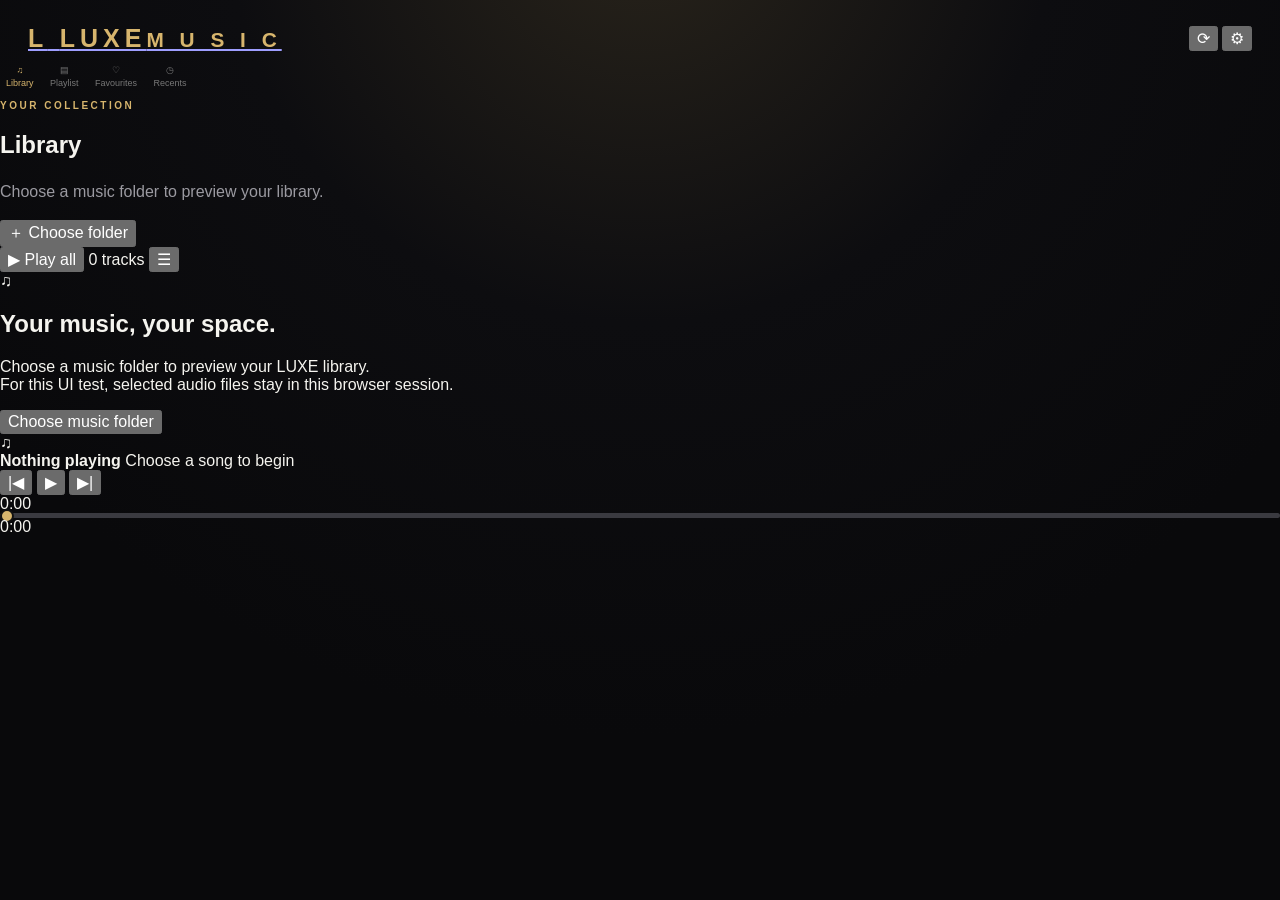
==== commit 61775959: "Refactor index.html for improved layout and structure Updated HTML structure and improved layout for" ====
--- a/app/src/main/assets/index.html
+++ b/app/src/main/assets/index.html
@@ -1,698 +1,417 @@
 <!DOCTYPE html>
 <html lang="en">
 <head>
-<meta charset="UTF-8">
-<meta name="viewport" content="width=device-width,initial-scale=1,viewport-fit=cover">
-<meta name="theme-color" content="#09090b">
-<title>LUXE Music</title>
-<link rel="stylesheet" href="style.css">
-<script src="android-folder-picker.js"></script>
+  <meta charset="UTF-8">
+  <meta name="viewport" content="width=device-width, initial-scale=1.0">
+  <meta name="theme-color" content="#0d0d0f">
+  <title>LUXE Music</title>
+  <link rel="stylesheet" href="style.css">
 </head>
-
 <body>
-
-<div class="app">
-
-<header class="topbar">
-  <div>
-    <div class="brand">LUXE<span>•</span></div>
-    <div class="subtitle">OFFLINE MUSIC</div>
+  <div class="app-shell">
+    <header class="topbar">
+      <a class="brand" href="#" aria-label="LUXE Music home">
+        <span class="brand-mark">L</span>
+        <span><strong>LUXE</strong><small>M U S I C</small></span>
+      </a>
+      <div class="top-actions">
+        <button class="icon-button" id="rescanBtn" title="Rescan folder" aria-label="Rescan folder">⟳</button>
+        <button class="icon-button customize-trigger" id="customizeBtn" title="Customize LUXE" aria-label="Customize LUXE">⚙</button>
+      </div>
+    </header>
+
+    <main>
+      <nav class="primary-nav" aria-label="Main sections">
+        <button class="nav-item active" data-page="library"><span class="nav-icon">♫</span><span>Library</span></button>
+        <button class="nav-item" data-page="playlists"><span class="nav-icon">▤</span><span>Playlist</span></button>
+        <button class="nav-item" data-page="favourites"><span class="nav-icon">♡</span><span>Favourites</span></button>
+        <button class="nav-item" data-page="recents"><span class="nav-icon">◷</span><span>Recents</span></button>
+      </nav>
+
+      <section class="library-heading">
+        <div>
+          <p class="eyebrow" id="sectionEyebrow">YOUR COLLECTION</p>
+          <h1 id="sectionTitle">Library</h1>
+          <p class="muted" id="trackCount">Choose a music folder to preview your library.</p>
+        </div>
+
+        <button class="primary-button" id="chooseFolderBtn">
+          <span>＋</span> Choose folder
+        </button>
+
+        <input
+          id="folderInput"
+          type="file"
+          webkitdirectory
+          directory
+          multiple
+          hidden
+        >
+      </section>
+
+      <section class="toolbar">
+        <button class="play-all" id="playAllBtn">
+          <span class="play-triangle">▶</span>
+          <span id="playAllText">Play all</span>
+        </button>
+
+        <span class="toolbar-count" id="toolbarCount">0 tracks</span>
+
+        <span class="toolbar-spacer"></span>
+
+        <button
+          class="menu-trigger"
+          id="menuBtn"
+          aria-label="Playback and view options"
+          aria-expanded="false"
+        >
+          ☰
+        </button>
+
+        <div class="options-menu" id="optionsMenu" hidden>
+
+          <!-- PLAYING ORDER -->
+          <div class="menu-section">
+            <div class="menu-heading">
+              <span>↝</span> Playing Order
+            </div>
+
+            <button
+              class="menu-option selected"
+              data-order="consecutive"
+            >
+              <span>Consecutive</span>
+              <span class="check">✓</span>
+            </button>
+
+            <button
+              class="menu-option"
+              data-order="random"
+            >
+              <span>Random</span>
+              <span class="check"></span>
+            </button>
+          </div>
+
+          <div class="menu-divider"></div>
+
+          <!-- SORT -->
+          <div class="menu-section">
+            <div class="menu-heading">
+              <span>↕</span> Sort
+            </div>
+
+            <button
+              class="menu-option selected"
+              data-sort="title-az"
+            >
+              <span>Song Title A–Z</span>
+              <span class="check">✓</span>
+            </button>
+
+            <button
+              class="menu-option"
+              data-sort="title-za"
+            >
+              <span>Song Title Z–A</span>
+              <span class="check"></span>
+            </button>
+
+            <button
+              class="menu-option"
+              data-sort="added-new"
+            >
+              <span>Date Added — Newest</span>
+              <span class="check"></span>
+            </button>
+
+            <button
+              class="menu-option"
+              data-sort="added-old"
+            >
+              <span>Date Added — Oldest</span>
+              <span class="check"></span>
+            </button>
+
+            <button
+              class="menu-option"
+              data-sort="recent"
+            >
+              <span>Recently Played</span>
+              <span class="check"></span>
+            </button>
+
+            <button
+              class="menu-option"
+              data-sort="most-played"
+            >
+              <span>Most Played</span>
+              <span class="check"></span>
+            </button>
+          </div>
+
+          <div class="menu-divider"></div>
+
+          <!-- VIEW -->
+          <div class="menu-section">
+            <div class="menu-heading">
+              <span>▦</span> View
+            </div>
+
+            <button
+              class="menu-option selected"
+              data-view="list"
+            >
+              <span>List View</span>
+              <span class="check">✓</span>
+            </button>
+
+            <button
+              class="menu-option"
+              data-view="waterfall"
+            >
+              <span>Waterfall View</span>
+              <span class="check"></span>
+            </button>
+
+            <button
+              class="menu-option"
+              data-view="grid"
+            >
+              <span>Grid View</span>
+              <span class="check"></span>
+            </button>
+          </div>
+
+        </div>
+      </section>
+
+      <section class="empty-state" id="emptyState">
+        <div class="empty-disc">♫</div>
+        <h2>Your music, your space.</h2>
+        <p>
+          Choose a music folder to preview your LUXE library.<br>
+          For this UI test, selected audio files stay in this browser session.
+        </p>
+        <button class="outline-button" id="emptyChooseBtn">
+          Choose music folder
+        </button>
+      </section>
+
+      <section
+        id="songList"
+        class="song-list list-view"
+        aria-label="Songs"
+      ></section>
+
+      <section
+        id="playlistPanel"
+        class="playlist-panel"
+        hidden
+      ></section>
+    </main>
+
+    <footer class="now-playing" id="nowPlaying">
+      <div class="mini-art" id="miniArt">♫</div>
+
+      <div class="now-text">
+        <strong id="nowTitle">Nothing playing</strong>
+        <span id="nowArtist">Choose a song to begin</span>
+      </div>
+
+      <button
+        class="player-control"
+        id="prevBtn"
+        title="Previous"
+      >
+        |◀
+      </button>
+
+      <button
+        class="player-control play-pause"
+        id="pauseBtn"
+        title="Play/Pause"
+      >
+        ▶
+      </button>
+
+      <button
+        class="player-control"
+        id="nextBtn"
+        title="Next"
+      >
+        ▶|
+      </button>
+
+      <div class="progress-wrap">
+        <span id="elapsed">0:00</span>
+
+        <input
+          type="range"
+          id="progress"
+          min="0"
+          max="100"
+          value="0"
+        >
+
+        <span id="duration">0:00</span>
+      </div>
+
+      <audio
+        id="audio"
+        preload="metadata"
+      ></audio>
+    </footer>
   </div>
 
-  <button id="themeBtn" class="icon-btn" title="Customize appearance">✦</button>
-</header>
-
-
-<main>
-
-<!-- WELCOME -->
-
-<section id="welcome" class="welcome screen">
-
-  <div class="hero-ring">
-    <div class="hero-note">♪</div>
-  </div>
-
-  <p class="eyebrow">PRIVATE • OFFLINE • AD-FREE</p>
-
-  <h1>
-    Your music.<br>
-    <em>Your device.</em>
-  </h1>
-
-  <p class="muted">
-    Choose your music folder and LUXE will build your personal
-    offline library. Your music stays on your device.
-  </p>
-
-  <button id="chooseFolderBtn" class="primary-btn">
-    SELECT MUSIC FOLDER
-  </button>
-
-  <input
-    id="folderInput"
-    type="file"
-    webkitdirectory
-    directory
-    multiple
-    accept="audio/*"
+  <div
+    class="modal-backdrop"
+    id="customizeModal"
     hidden
   >
-
-  <p id="folderStatus" class="tiny">
-    Your browser controls access to local files.
-  </p>
-
-</section>
-
-
-<!-- LIBRARY -->
-
-<section id="library" class="screen hidden">
-
-  <div class="greeting">
-
-    <div>
-      <p class="eyebrow">YOUR LIBRARY</p>
-      <h1 id="hello">Good morning</h1>
-    </div>
-
-    <button id="rescanBtn" class="small-btn">
-      ↻ Rescan
-    </button>
-
+    <section
+      class="customize-modal"
+      role="dialog"
+      aria-modal="true"
+      aria-labelledby="customizeTitle"
+    >
+
+      <div class="modal-header">
+        <div>
+          <p class="eyebrow">MAKE IT YOURS</p>
+          <h2 id="customizeTitle">Customize LUXE</h2>
+        </div>
+
+        <button
+          class="close-button"
+          id="closeCustomize"
+          aria-label="Close"
+        >
+          ×
+        </button>
+      </div>
+
+      <div class="customize-content">
+
+        <div class="setting-block">
+          <h3>Accent Theme</h3>
+
+          <div class="theme-options">
+            <button
+              class="theme-choice selected"
+              data-theme="deluxe"
+            >
+              <i class="dot gold"></i>
+              Deluxe
+            </button>
+
+            <button
+              class="theme-choice"
+              data-theme="warm"
+            >
+              <i class="dot warm"></i>
+              Warm
+            </button>
+
+            <button
+              class="theme-choice"
+              data-theme="sport"
+            >
+              <i class="dot sport"></i>
+              Sport
+            </button>
+          </div>
+        </div>
+
+        <div class="setting-block">
+          <h3>Font</h3>
+
+          <select
+            id="fontSelect"
+            aria-label="Font"
+          >
+            <option value="Inter">Inter</option>
+            <option value="Arial">Arial</option>
+            <option value="Georgia">Georgia</option>
+            <option value="Trebuchet MS">Trebuchet MS</option>
+            <option value="Courier New">Courier New</option>
+          </select>
+
+          <p class="setting-note">
+            Only fonts available in your browser/device are shown in this prototype.
+          </p>
+        </div>
+
+        <div class="setting-block">
+          <h3>Background</h3>
+
+          <div class="background-options">
+            <button
+              class="background-choice selected"
+              data-background="default"
+            >
+              Default
+            </button>
+
+            <button
+              class="background-choice gold-bg"
+              data-background="gold"
+            >
+              Gold
+            </button>
+
+            <button
+              class="background-choice midnight-bg"
+              data-background="midnight"
+            >
+              Midnight
+            </button>
+
+            <button
+              class="background-choice aurora-bg"
+              data-background="aurora"
+            >
+              Aurora
+            </button>
+          </div>
+
+          <label class="upload-background">
+            ＋ Use image from device
+            <input
+              id="backgroundInput"
+              type="file"
+              accept="image/*"
+              hidden
+            >
+          </label>
+
+          <p class="setting-note">
+            Custom image is only applied in this browser preview.
+          </p>
+        </div>
+
+        <div class="setting-block">
+          <h3>Music Folder</h3>
+
+          <button
+            class="outline-button full-width"
+            id="changeFolderBtn"
+          >
+            Choose / change music folder
+          </button>
+        </div>
+
+      </div>
+    </section>
   </div>
 
-
-  <!-- HOME CONTENT -->
-
-  <section id="homeContent" class="home-content">
-
-    <div class="home-hero">
-
-      <div>
-        <p class="eyebrow">WELCOME BACK</p>
-
-        <h2>Your music, beautifully organized.</h2>
-
-        <p>
-          Explore your songs, artists, playlists and recently played music.
-        </p>
-      </div>
-
-      <div class="home-hero-note">♫</div>
-
-    </div>
-
-
-    <div class="home-section">
-
-      <div class="home-section-title">
-        <h2>Recently Played</h2>
-        <button id="seeRecentBtn" class="text-btn">See all</button>
-      </div>
-
-      <div id="recentHome" class="horizontal-list"></div>
-
-    </div>
-
-
-    <div class="home-section">
-
-      <div class="home-section-title">
-        <h2>Your Library</h2>
-      </div>
-
-      <div class="library-actions">
-
-        <button class="library-action" data-library="songs">
-          <span class="action-icon">♫</span>
-          <strong>All Songs</strong>
-          <small id="homeSongCount">0 tracks</small>
-        </button>
-
-        <button class="library-action" data-library="artists">
-          <span class="action-icon">♟</span>
-          <strong>Artists</strong>
-          <small id="homeArtistCount">0 artists</small>
-        </button>
-
-        <button class="library-action" data-library="playlists">
-          <span class="action-icon">☷</span>
-          <strong>Playlists</strong>
-          <small id="homePlaylistCount">0 playlists</small>
-        </button>
-
-        <button class="library-action" data-library="favorites">
-          <span class="action-icon">♡</span>
-          <strong>Favorites</strong>
-          <small id="homeFavoriteCount">0 songs</small>
-        </button>
-
-      </div>
-
-    </div>
-
-
-    <div class="home-section">
-
-      <div class="home-section-title">
-        <h2>Quick Play</h2>
-      </div>
-
-      <div class="quick-play-row">
-
-        <button id="shuffleAllBtn" class="quick-play">
-          <span>⤨</span>
-          <div>
-            <strong>Shuffle All</strong>
-            <small>Play your whole library</small>
-          </div>
-        </button>
-
-        <button id="playAllBtn" class="quick-play">
-          <span>▶</span>
-          <div>
-            <strong>Play All</strong>
-            <small>Play songs in order</small>
-          </div>
-        </button>
-
-      </div>
-
-    </div>
-
-  </section>
-
-
-  <!-- SEARCH -->
-
-  <div class="searchbox">
-
-    <span>⌕</span>
-
-    <input
-      id="search"
-      placeholder="Search your music..."
-      autocomplete="off"
-    >
-
-  </div>
-
-
-  <!-- MAIN TABS -->
-
-  <div class="library-tabs">
-
-    <button class="library-tab active" data-library="home">
-      Home
-    </button>
-
-    <button class="library-tab" data-library="songs">
-      All Songs
-    </button>
-
-    <button class="library-tab" data-library="artists">
-      Artists
-    </button>
-
-    <button class="library-tab" data-library="playlists">
-      Playlists
-    </button>
-
-    <button class="library-tab" data-library="favorites">
-      Favorites
-    </button>
-
-  </div>
-
-
-  <div id="breadcrumb" class="breadcrumb hidden"></div>
-
-
-  <div class="section-title">
-
-    <h2 id="sectionHeading">
-      Your Music
-    </h2>
-
-    <div class="view-tools">
-
-      <span id="resultCount"></span>
-
-      <button
-        id="viewList"
-        class="view-btn active"
-        title="List view"
-      >
-        ☷
-      </button>
-
-      <button
-        id="viewGrid"
-        class="view-btn"
-        title="Grid view"
-      >
-        ▦
-      </button>
-
-      <button id="sortBtn" class="view-btn" title="Sort">↕</button>
-
-    </div>
-
-  </div>
-
-
-  <div id="sortMenu" class="sort-menu hidden">
-    <div class="sort-menu-title">SORT / PLAYING ORDER</div>
-    <button data-sort="title-az">Song Title A–Z</button>
-    <button data-sort="title-za">Song Title Z–A</button>
-    <button data-sort="added-new">Date Added — Newest</button>
-    <button data-sort="added-old">Date Added — Oldest</button>
-    <button data-sort="recent">Recently Played</button>
-    <button data-sort="most-played">Most Played</button>
-  </div>
-
-  <div id="songList" class="song-list"></div>
-
-  <div id="collectionGrid" class="collection-grid hidden"></div>
-
-  <div id="playlistGrid" class="playlist-grid hidden"></div>
-
-  <div id="empty" class="empty hidden">
-    Nothing matches your search.
-  </div>
-
-</section>
-
-</main>
-
-
-<!-- MINI PLAYER -->
-
-<div id="miniPlayer" class="mini-player hidden">
-
-  <div class="mini-swipe-handle"></div>
-
-  <div id="miniArt" class="art small-art">
-    ♪
-  </div>
-
-  <div class="mini-info">
-
-    <strong id="miniTitle">
-      Nothing playing
-    </strong>
-
-    <span id="miniArtist">
-      Choose a song
-    </span>
-
-  </div>
-
-  <button
-    id="miniPlay"
-    class="play-circle"
-    aria-label="Play or pause"
-  >
-    ▶
-  </button>
-
-</div>
-
-
-<!-- BOTTOM NAV -->
-
-<nav id="nav" class="bottom-nav hidden">
-
-  <button class="nav-item active" data-tab="home">
-    ⌂
-    <span>Home</span>
-  </button>
-
-  <button class="nav-item" data-tab="library">
-    ♫
-    <span>Library</span>
-  </button>
-
-  <button class="nav-item" data-tab="favorites">
-    ♡
-    <span>Favorites</span>
-  </button>
-
-</nav>
-
-
-<!-- FULL PLAYER -->
-
-<div id="playerModal" class="player-modal hidden">
-
-  <button id="closePlayer" class="close-player">
-    ⌄
-  </button>
-
-  <div class="player-content">
-
-    <div id="bigArt" class="art big-art">
-      ♪
-    </div>
-
-    <p class="eyebrow">
-      NOW PLAYING
-    </p>
-
-    <h2 id="bigTitle">
-      Nothing playing
-    </h2>
-
-    <p id="bigArtist" class="muted">
-      Choose a song
-    </p>
-
-    <p id="bigMeta" class="player-meta">
-      Local Music
-    </p>
-
-    <input
-      id="progress"
-      class="progress"
-      type="range"
-      min="0"
-      max="100"
-      value="0"
-    >
-
-    <div class="time-row">
-      <span id="currentTime">0:00</span>
-      <span id="duration">0:00</span>
-    </div>
-
-    <div class="controls">
-
-      <button id="shuffleBtn" class="control">
-        ⤨
-      </button>
-
-      <button id="prevBtn" class="control">
-        ◀
-      </button>
-
-      <button id="bigPlay" class="big-play">
-        ▶
-      </button>
-
-      <button id="nextBtn" class="control">
-        ▶
-      </button>
-
-      <button id="repeatBtn" class="control">
-        ↻
-      </button>
-
-    </div>
-
-    <div class="volume-row">
-      🔊
-      <input
-        id="volume"
-        type="range"
-        min="0"
-        max="1"
-        step=".01"
-        value=".85"
-      >
-    </div>
-
-  </div>
-
-</div>
-
-
-<!-- THEME PANEL -->
-
-<div id="themePanel" class="overlay hidden">
-
-  <div class="settings-panel">
-
-    <div class="settings-header">
-
-      <div>
-        <p class="eyebrow">APPEARANCE</p>
-        <h2>Customize LUXE</h2>
-      </div>
-
-      <button id="closeTheme" class="panel-close">
-        ×
-      </button>
-
-    </div>
-
-
-    <div class="setting-group">
-
-      <label>Accent Theme</label>
-
-      <div class="theme-options">
-
-        <button data-theme-choice="deluxe">
-          <span class="theme-dot deluxe-dot"></span>
-          Deluxe
-        </button>
-
-        <button data-theme-choice="truck">
-          <span class="theme-dot truck-dot"></span>
-          Warm
-        </button>
-
-        <button data-theme-choice="sport">
-          <span class="theme-dot sport-dot"></span>
-          Sport
-        </button>
-
-      </div>
-
-    </div>
-
-
-    <div class="setting-group">
-
-      <label>Font</label>
-
-      <select id="fontSelect">
-
-        <option value="Inter">
-          Inter
-        </option>
-
-        <option value="Segoe UI">
-          Segoe UI
-        </option>
-
-        <option value="Georgia">
-          Georgia
-        </option>
-
-        <option value="Trebuchet MS">
-          Trebuchet
-        </option>
-
-        <option value="Verdana">
-          Verdana
-        </option>
-
-        <option value="Courier New">
-          Courier
-        </option>
-
-        <option value="Comic Sans MS">
-          Casual
-        </option>
-
-      </select>
-
-      <small>
-        The browser can only use fonts available on the device.
-      </small>
-
-    </div>
-
-
-    <div class="setting-group">
-
-      <label>Background</label>
-
-      <div class="wallpaper-grid">
-
-        <button
-          class="wallpaper preset-wall-1"
-          data-wallpaper="wall1"
-        >
-          Default
-        </button>
-
-        <button
-          class="wallpaper preset-wall-2"
-          data-wallpaper="wall2"
-        >
-          Gold
-        </button>
-
-        <button
-          class="wallpaper preset-wall-3"
-          data-wallpaper="wall3"
-        >
-          Midnight
-        </button>
-
-        <button
-          class="wallpaper preset-wall-4"
-          data-wallpaper="wall4"
-        >
-          Aurora
-        </button>
-
-      </div>
-
-      <label class="upload-wallpaper">
-        + Use image from device
-
-        <input
-          id="wallpaperInput"
-          type="file"
-          accept="image/*"
-          hidden
-        >
-
-      </label>
-
-      <button id="removeWallpaper" class="danger-btn">
-        Remove background image
-      </button>
-
-    </div>
-
-  </div>
-
-</div>
-
-
-<!-- CREATE PLAYLIST PANEL -->
-
-<div id="playlistCreatePanel" class="overlay hidden">
-
-  <div class="dialog">
-
-    <div class="dialog-header">
-
-      <div>
-        <p class="eyebrow">NEW PLAYLIST</p>
-        <h2>Create Playlist</h2>
-      </div>
-
-      <button id="closePlaylistCreate" class="panel-close">
-        ×
-      </button>
-
-    </div>
-
-    <input
-      id="playlistNameInput"
-      class="dialog-input"
-      placeholder="Playlist name"
-      maxlength="50"
-    >
-
-    <button id="createPlaylistConfirm" class="primary-btn">
-      CREATE PLAYLIST
-    </button>
-
-  </div>
-
-</div>
-
-
-<!-- ADD SONGS PANEL -->
-
-<div id="addSongsPanel" class="overlay hidden">
-
-  <div class="dialog add-songs-dialog">
-
-    <div class="dialog-header">
-
-      <div>
-        <p class="eyebrow">PLAYLIST</p>
-        <h2 id="addSongsTitle">Add Songs</h2>
-      </div>
-
-      <button id="closeAddSongs" class="panel-close">
-        ×
-      </button>
-
-    </div>
-
-    <div class="add-song-search">
-
-      <span>⌕</span>
-
-      <input
-        id="addSongSearch"
-        placeholder="Search songs..."
-      >
-
-    </div>
-
-    <div id="addSongList" class="add-song-list"></div>
-
-    <button id="doneAddSongs" class="primary-btn">
-      DONE
-    </button>
-
-  </div>
-
-</div>
-
-
-<!-- PLAYLIST DETAILS -->
-
-<div id="playlistPanel" class="overlay hidden">
-
-  <div class="dialog playlist-dialog">
-
-    <div class="dialog-header">
-
-      <div>
-        <p class="eyebrow">PLAYLIST</p>
-        <h2 id="playlistPanelTitle">Playlist</h2>
-      </div>
-
-      <button id="closePlaylistPanel" class="panel-close">
-        ×
-      </button>
-
-    </div>
-
-    <div class="playlist-actions">
-
-      <button id="playlistPlayBtn" class="primary-btn">
-        ▶ PLAY
-      </button>
-
-      <button id="playlistAddBtn" class="secondary-btn">
-        + ADD SONGS
-      </button>
-
-    </div>
-
-    <div id="playlistSongs" class="playlist-songs"></div>
-
-  </div>
-
-</div>
-
-
-<audio id="audio" preload="metadata"></audio>
-
-<script src="app.js"></script>
-
+  <div
+    class="toast"
+    id="toast"
+    role="status"
+    aria-live="polite"
+  ></div>
+
+  <script src="app.js"></script>
 </body>
-</html>+</html>
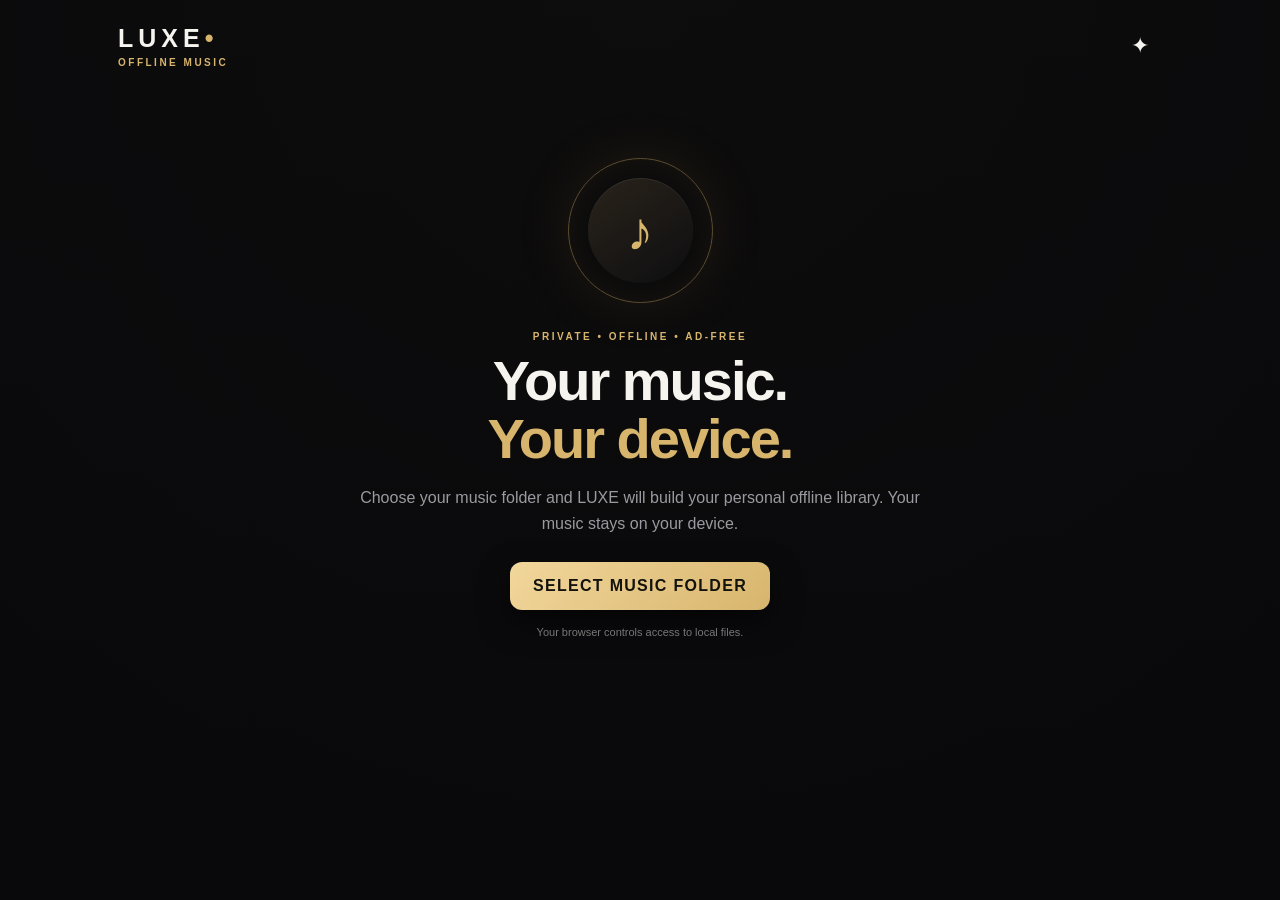
==== commit 57318af0: "Add files via upload" ====
--- a/app/src/main/assets/index.html
+++ b/app/src/main/assets/index.html
@@ -1,417 +1,578 @@
 <!DOCTYPE html>
 <html lang="en">
 <head>
-  <meta charset="UTF-8">
-  <meta name="viewport" content="width=device-width, initial-scale=1.0">
-  <meta name="theme-color" content="#0d0d0f">
-  <title>LUXE Music</title>
-  <link rel="stylesheet" href="style.css">
+<meta charset="UTF-8">
+<meta name="viewport" content="width=device-width,initial-scale=1,viewport-fit=cover">
+<meta name="theme-color" content="#09090b">
+<title>LUXE Music</title>
+<link rel="stylesheet" href="style.css">
+<script src="android-folder-picker.js"></script>
 </head>
+
 <body>
-  <div class="app-shell">
-    <header class="topbar">
-      <a class="brand" href="#" aria-label="LUXE Music home">
-        <span class="brand-mark">L</span>
-        <span><strong>LUXE</strong><small>M U S I C</small></span>
-      </a>
-      <div class="top-actions">
-        <button class="icon-button" id="rescanBtn" title="Rescan folder" aria-label="Rescan folder">⟳</button>
-        <button class="icon-button customize-trigger" id="customizeBtn" title="Customize LUXE" aria-label="Customize LUXE">⚙</button>
-      </div>
-    </header>
-
-    <main>
-      <nav class="primary-nav" aria-label="Main sections">
-        <button class="nav-item active" data-page="library"><span class="nav-icon">♫</span><span>Library</span></button>
-        <button class="nav-item" data-page="playlists"><span class="nav-icon">▤</span><span>Playlist</span></button>
-        <button class="nav-item" data-page="favourites"><span class="nav-icon">♡</span><span>Favourites</span></button>
-        <button class="nav-item" data-page="recents"><span class="nav-icon">◷</span><span>Recents</span></button>
-      </nav>
-
-      <section class="library-heading">
-        <div>
-          <p class="eyebrow" id="sectionEyebrow">YOUR COLLECTION</p>
-          <h1 id="sectionTitle">Library</h1>
-          <p class="muted" id="trackCount">Choose a music folder to preview your library.</p>
-        </div>
-
-        <button class="primary-button" id="chooseFolderBtn">
-          <span>＋</span> Choose folder
-        </button>
+
+<div class="app">
+
+<header class="topbar">
+  <div>
+    <div class="brand">LUXE<span>•</span></div>
+    <div class="subtitle">OFFLINE MUSIC</div>
+  </div>
+
+  <button id="themeBtn" class="icon-btn" title="Customize appearance">✦</button>
+</header>
+
+
+<main>
+
+<!-- WELCOME -->
+
+<section id="welcome" class="welcome screen">
+
+  <div class="hero-ring">
+    <div class="hero-note">♪</div>
+  </div>
+
+  <p class="eyebrow">PRIVATE • OFFLINE • AD-FREE</p>
+
+  <h1>
+    Your music.<br>
+    <em>Your device.</em>
+  </h1>
+
+  <p class="muted">
+    Choose your music folder and LUXE will build your personal
+    offline library. Your music stays on your device.
+  </p>
+
+  <button id="chooseFolderBtn" class="primary-btn">
+    SELECT MUSIC FOLDER
+  </button>
+
+  <input
+    id="folderInput"
+    type="file"
+    webkitdirectory
+    directory
+    multiple
+    accept="audio/*"
+    hidden
+  >
+
+  <p id="folderStatus" class="tiny">
+    Your browser controls access to local files.
+  </p>
+
+</section>
+
+
+<!-- LIBRARY -->
+
+<section id="library" class="screen hidden">
+
+  <div class="greeting">
+
+    <div>
+      <p class="eyebrow">YOUR LIBRARY</p>
+      <h1 id="hello">LUXE Music</h1>
+    </div>
+
+    <button id="rescanBtn" class="small-btn">
+      ↻ Rescan
+    </button>
+
+  </div>
+
+
+  <!-- FOUR MAIN LIBRARY SECTIONS -->
+  <section id="homeContent" class="home-content">
+    <div class="library-actions main-category-actions">
+      <button class="library-action" data-library="songs" type="button">
+        <span class="action-icon">♫</span><strong>Tracks</strong><small id="homeSongCount">0 tracks</small>
+      </button>
+      <button class="library-action" data-library="playlists" type="button">
+        <span class="action-icon">☷</span><strong>Playlist</strong><small id="homePlaylistCount">0 playlists</small>
+      </button>
+      <button class="library-action" data-library="favorites" type="button">
+        <span class="action-icon">♡</span><strong>Favourite</strong><small id="homeFavoriteCount">0 songs</small>
+      </button>
+      <button class="library-action" data-library="recent" type="button">
+        <span class="action-icon">◷</span><strong>Recent</strong><small>Recently played</small>
+      </button>
+    </div>
+  </section>
+
+  <!-- SEARCH -->
+
+  <div class="searchbox">
+
+    <span>⌕</span>
+
+    <input
+      id="search"
+      placeholder="Search your music..."
+      autocomplete="off"
+    >
+
+  </div>
+
+  <div id="breadcrumb" class="breadcrumb hidden"></div>
+
+
+  <div class="section-title">
+
+    <h2 id="sectionHeading">
+      Your Music
+    </h2>
+
+    <div class="view-tools">
+
+      <span id="resultCount"></span>
+
+      <button id="sortBtn" class="view-btn menu-trigger" title="View, sort and playing order" aria-label="View, sort and playing order">☰</button>
+
+    </div>
+
+  </div>
+
+
+  <div id="sortMenu" class="sort-menu hidden">
+    <div class="sort-menu-title">VIEW</div>
+    <button data-setting="view" data-value="list">List view</button>
+    <button data-setting="view" data-value="waterfall">Waterfall view</button>
+    <button data-setting="view" data-value="grid">Grid view</button>
+    <div class="sort-menu-title">SORT ORDER</div>
+    <button data-setting="sort" data-value="title-az">Song title A–Z</button>
+    <button data-setting="sort" data-value="title-za">Song title Z–A</button>
+    <button data-setting="sort" data-value="added-new">Date added, newest</button>
+    <button data-setting="sort" data-value="added-old">Date added, oldest</button>
+    <button data-setting="sort" data-value="recent">Recently played</button>
+    <button data-setting="sort" data-value="most-played">Most played</button>
+    <div class="sort-menu-title">PLAYING ORDER</div>
+    <button data-setting="playing" data-value="consecutive">Consecutive</button>
+    <button data-setting="playing" data-value="random">Random</button>
+  </div>
+
+  <div id="songList" class="song-list"></div>
+
+  <div id="collectionGrid" class="collection-grid hidden"></div>
+
+  <div id="playlistGrid" class="playlist-grid hidden"></div>
+
+  <div id="empty" class="empty hidden">
+    Nothing matches your search.
+  </div>
+
+</section>
+
+</main>
+
+
+<!-- MINI PLAYER -->
+
+<div id="miniPlayer" class="mini-player hidden">
+
+  <div class="mini-swipe-handle"></div>
+
+  <div class="mini-art-wrap" id="miniSeekRing" role="slider" aria-label="Song progress" aria-valuemin="0" aria-valuemax="100" aria-valuenow="0" tabindex="0">
+    <svg class="mini-progress-ring" viewBox="0 0 64 64" aria-hidden="true">
+      <circle class="mini-progress-track" cx="32" cy="32" r="29"></circle>
+      <circle id="miniProgressCircle" class="mini-progress-value" cx="32" cy="32" r="29"></circle>
+    </svg>
+    <div id="miniArt" class="art small-art">♪</div>
+  </div>
+
+  <div class="mini-info">
+
+    <strong id="miniTitle">
+      Nothing playing
+    </strong>
+
+    <span id="miniArtist">
+      Choose a song
+    </span>
+
+  </div>
+
+  <div class="mini-controls" aria-label="Playback controls">
+    <button id="miniPrevious" class="mini-skip" type="button" aria-label="Previous song" title="Previous song">‹|</button>
+    <button id="miniPlay" class="play-circle" type="button" aria-label="Play or pause">▶</button>
+    <button id="miniNext" class="mini-skip" type="button" aria-label="Next song" title="Next song">|›</button>
+  </div>
+
+</div>
+
+
+<!-- FULL PLAYER -->
+
+<div id="playerModal" class="player-modal hidden">
+
+  <button id="closePlayer" class="close-player">
+    ⌄
+  </button>
+
+  <div class="player-content">
+
+    <div id="bigArt" class="art big-art">
+      ♪
+    </div>
+
+    <p class="eyebrow">
+      NOW PLAYING
+    </p>
+
+    <h2 id="bigTitle">
+      Nothing playing
+    </h2>
+
+    <p id="bigArtist" class="muted">
+      Choose a song
+    </p>
+
+    <p id="bigMeta" class="player-meta">
+      Local Music
+    </p>
+
+    <input
+      id="progress"
+      class="progress"
+      type="range"
+      min="0"
+      max="100"
+      value="0"
+    >
+
+    <div class="time-row">
+      <span id="currentTime">0:00</span>
+      <span id="duration">0:00</span>
+    </div>
+
+    <div class="controls">
+
+      <button id="shuffleBtn" class="control">
+        ⤨
+      </button>
+
+      <button id="prevBtn" class="control">
+        ◀
+      </button>
+
+      <button id="bigPlay" class="big-play">
+        ▶
+      </button>
+
+      <button id="nextBtn" class="control">
+        ▶
+      </button>
+
+      <button id="repeatBtn" class="control">
+        ↻
+      </button>
+
+    </div>
+
+    <div class="volume-row">
+      🔊
+      <input
+        id="volume"
+        type="range"
+        min="0"
+        max="1"
+        step=".01"
+        value=".85"
+      >
+    </div>
+
+  </div>
+
+</div>
+
+
+<!-- THEME PANEL -->
+
+<div id="themePanel" class="overlay hidden">
+
+  <div class="settings-panel">
+
+    <div class="settings-header">
+
+      <div>
+        <p class="eyebrow">APPEARANCE</p>
+        <h2>Customize LUXE</h2>
+      </div>
+
+      <button id="closeTheme" class="panel-close">
+        ×
+      </button>
+
+    </div>
+
+
+    <div class="setting-group">
+
+      <label>Accent Theme</label>
+
+      <div class="theme-options">
+
+        <button data-theme-choice="deluxe">
+          <span class="theme-dot deluxe-dot"></span>
+          Deluxe
+        </button>
+
+        <button data-theme-choice="truck">
+          <span class="theme-dot truck-dot"></span>
+          Warm
+        </button>
+
+        <button data-theme-choice="sport">
+          <span class="theme-dot sport-dot"></span>
+          Sport
+        </button>
+
+      </div>
+
+    </div>
+
+
+    <div class="setting-group">
+
+      <label>Font</label>
+
+      <select id="fontSelect">
+
+        <option value="Inter">
+          Inter
+        </option>
+
+        <option value="Segoe UI">
+          Segoe UI
+        </option>
+
+        <option value="Georgia">
+          Georgia
+        </option>
+
+        <option value="Trebuchet MS">
+          Trebuchet
+        </option>
+
+        <option value="Verdana">
+          Verdana
+        </option>
+
+        <option value="Courier New">
+          Courier
+        </option>
+
+        <option value="Comic Sans MS">
+          Casual
+        </option>
+
+      </select>
+
+      <small>
+        The browser can only use fonts available on the device.
+      </small>
+
+    </div>
+
+
+    <div class="setting-group">
+
+      <label>Background</label>
+
+      <div class="wallpaper-grid">
+
+        <button
+          class="wallpaper preset-wall-1"
+          data-wallpaper="wall1"
+        >
+          Default
+        </button>
+
+        <button
+          class="wallpaper preset-wall-2"
+          data-wallpaper="wall2"
+        >
+          Gold
+        </button>
+
+        <button
+          class="wallpaper preset-wall-3"
+          data-wallpaper="wall3"
+        >
+          Midnight
+        </button>
+
+        <button
+          class="wallpaper preset-wall-4"
+          data-wallpaper="wall4"
+        >
+          Aurora
+        </button>
+
+      </div>
+
+      <label class="upload-wallpaper">
+        + Use image from device
 
         <input
-          id="folderInput"
+          id="wallpaperInput"
           type="file"
-          webkitdirectory
-          directory
-          multiple
+          accept="image/*"
           hidden
         >
-      </section>
-
-      <section class="toolbar">
-        <button class="play-all" id="playAllBtn">
-          <span class="play-triangle">▶</span>
-          <span id="playAllText">Play all</span>
-        </button>
-
-        <span class="toolbar-count" id="toolbarCount">0 tracks</span>
-
-        <span class="toolbar-spacer"></span>
-
-        <button
-          class="menu-trigger"
-          id="menuBtn"
-          aria-label="Playback and view options"
-          aria-expanded="false"
-        >
-          ☰
-        </button>
-
-        <div class="options-menu" id="optionsMenu" hidden>
-
-          <!-- PLAYING ORDER -->
-          <div class="menu-section">
-            <div class="menu-heading">
-              <span>↝</span> Playing Order
-            </div>
-
-            <button
-              class="menu-option selected"
-              data-order="consecutive"
-            >
-              <span>Consecutive</span>
-              <span class="check">✓</span>
-            </button>
-
-            <button
-              class="menu-option"
-              data-order="random"
-            >
-              <span>Random</span>
-              <span class="check"></span>
-            </button>
-          </div>
-
-          <div class="menu-divider"></div>
-
-          <!-- SORT -->
-          <div class="menu-section">
-            <div class="menu-heading">
-              <span>↕</span> Sort
-            </div>
-
-            <button
-              class="menu-option selected"
-              data-sort="title-az"
-            >
-              <span>Song Title A–Z</span>
-              <span class="check">✓</span>
-            </button>
-
-            <button
-              class="menu-option"
-              data-sort="title-za"
-            >
-              <span>Song Title Z–A</span>
-              <span class="check"></span>
-            </button>
-
-            <button
-              class="menu-option"
-              data-sort="added-new"
-            >
-              <span>Date Added — Newest</span>
-              <span class="check"></span>
-            </button>
-
-            <button
-              class="menu-option"
-              data-sort="added-old"
-            >
-              <span>Date Added — Oldest</span>
-              <span class="check"></span>
-            </button>
-
-            <button
-              class="menu-option"
-              data-sort="recent"
-            >
-              <span>Recently Played</span>
-              <span class="check"></span>
-            </button>
-
-            <button
-              class="menu-option"
-              data-sort="most-played"
-            >
-              <span>Most Played</span>
-              <span class="check"></span>
-            </button>
-          </div>
-
-          <div class="menu-divider"></div>
-
-          <!-- VIEW -->
-          <div class="menu-section">
-            <div class="menu-heading">
-              <span>▦</span> View
-            </div>
-
-            <button
-              class="menu-option selected"
-              data-view="list"
-            >
-              <span>List View</span>
-              <span class="check">✓</span>
-            </button>
-
-            <button
-              class="menu-option"
-              data-view="waterfall"
-            >
-              <span>Waterfall View</span>
-              <span class="check"></span>
-            </button>
-
-            <button
-              class="menu-option"
-              data-view="grid"
-            >
-              <span>Grid View</span>
-              <span class="check"></span>
-            </button>
-          </div>
-
-        </div>
-      </section>
-
-      <section class="empty-state" id="emptyState">
-        <div class="empty-disc">♫</div>
-        <h2>Your music, your space.</h2>
-        <p>
-          Choose a music folder to preview your LUXE library.<br>
-          For this UI test, selected audio files stay in this browser session.
-        </p>
-        <button class="outline-button" id="emptyChooseBtn">
-          Choose music folder
-        </button>
-      </section>
-
-      <section
-        id="songList"
-        class="song-list list-view"
-        aria-label="Songs"
-      ></section>
-
-      <section
-        id="playlistPanel"
-        class="playlist-panel"
-        hidden
-      ></section>
-    </main>
-
-    <footer class="now-playing" id="nowPlaying">
-      <div class="mini-art" id="miniArt">♫</div>
-
-      <div class="now-text">
-        <strong id="nowTitle">Nothing playing</strong>
-        <span id="nowArtist">Choose a song to begin</span>
-      </div>
-
-      <button
-        class="player-control"
-        id="prevBtn"
-        title="Previous"
+
+      </label>
+
+      <button id="removeWallpaper" class="danger-btn">
+        Remove background image
+      </button>
+
+    </div>
+
+  </div>
+
+</div>
+
+
+<!-- CREATE PLAYLIST PANEL -->
+
+<div id="playlistCreatePanel" class="overlay hidden">
+
+  <div class="dialog">
+
+    <div class="dialog-header">
+
+      <div>
+        <p class="eyebrow">NEW PLAYLIST</p>
+        <h2>Create Playlist</h2>
+      </div>
+
+      <button id="closePlaylistCreate" class="panel-close">
+        ×
+      </button>
+
+    </div>
+
+    <input
+      id="playlistNameInput"
+      class="dialog-input"
+      placeholder="Playlist name"
+      maxlength="50"
+    >
+
+    <button id="createPlaylistConfirm" class="primary-btn">
+      CREATE PLAYLIST
+    </button>
+
+  </div>
+
+</div>
+
+
+<!-- ADD SONGS PANEL -->
+
+<div id="addSongsPanel" class="overlay hidden">
+
+  <div class="dialog add-songs-dialog">
+
+    <div class="dialog-header">
+
+      <div>
+        <p class="eyebrow">PLAYLIST</p>
+        <h2 id="addSongsTitle">Add Songs</h2>
+      </div>
+
+      <button id="closeAddSongs" class="panel-close">
+        ×
+      </button>
+
+    </div>
+
+    <div class="add-song-search">
+
+      <span>⌕</span>
+
+      <input
+        id="addSongSearch"
+        placeholder="Search songs..."
       >
-        |◀
-      </button>
-
-      <button
-        class="player-control play-pause"
-        id="pauseBtn"
-        title="Play/Pause"
-      >
-        ▶
-      </button>
-
-      <button
-        class="player-control"
-        id="nextBtn"
-        title="Next"
-      >
-        ▶|
-      </button>
-
-      <div class="progress-wrap">
-        <span id="elapsed">0:00</span>
-
-        <input
-          type="range"
-          id="progress"
-          min="0"
-          max="100"
-          value="0"
-        >
-
-        <span id="duration">0:00</span>
-      </div>
-
-      <audio
-        id="audio"
-        preload="metadata"
-      ></audio>
-    </footer>
-  </div>
-
-  <div
-    class="modal-backdrop"
-    id="customizeModal"
-    hidden
-  >
-    <section
-      class="customize-modal"
-      role="dialog"
-      aria-modal="true"
-      aria-labelledby="customizeTitle"
-    >
-
-      <div class="modal-header">
-        <div>
-          <p class="eyebrow">MAKE IT YOURS</p>
-          <h2 id="customizeTitle">Customize LUXE</h2>
-        </div>
-
-        <button
-          class="close-button"
-          id="closeCustomize"
-          aria-label="Close"
-        >
-          ×
-        </button>
-      </div>
-
-      <div class="customize-content">
-
-        <div class="setting-block">
-          <h3>Accent Theme</h3>
-
-          <div class="theme-options">
-            <button
-              class="theme-choice selected"
-              data-theme="deluxe"
-            >
-              <i class="dot gold"></i>
-              Deluxe
-            </button>
-
-            <button
-              class="theme-choice"
-              data-theme="warm"
-            >
-              <i class="dot warm"></i>
-              Warm
-            </button>
-
-            <button
-              class="theme-choice"
-              data-theme="sport"
-            >
-              <i class="dot sport"></i>
-              Sport
-            </button>
-          </div>
-        </div>
-
-        <div class="setting-block">
-          <h3>Font</h3>
-
-          <select
-            id="fontSelect"
-            aria-label="Font"
-          >
-            <option value="Inter">Inter</option>
-            <option value="Arial">Arial</option>
-            <option value="Georgia">Georgia</option>
-            <option value="Trebuchet MS">Trebuchet MS</option>
-            <option value="Courier New">Courier New</option>
-          </select>
-
-          <p class="setting-note">
-            Only fonts available in your browser/device are shown in this prototype.
-          </p>
-        </div>
-
-        <div class="setting-block">
-          <h3>Background</h3>
-
-          <div class="background-options">
-            <button
-              class="background-choice selected"
-              data-background="default"
-            >
-              Default
-            </button>
-
-            <button
-              class="background-choice gold-bg"
-              data-background="gold"
-            >
-              Gold
-            </button>
-
-            <button
-              class="background-choice midnight-bg"
-              data-background="midnight"
-            >
-              Midnight
-            </button>
-
-            <button
-              class="background-choice aurora-bg"
-              data-background="aurora"
-            >
-              Aurora
-            </button>
-          </div>
-
-          <label class="upload-background">
-            ＋ Use image from device
-            <input
-              id="backgroundInput"
-              type="file"
-              accept="image/*"
-              hidden
-            >
-          </label>
-
-          <p class="setting-note">
-            Custom image is only applied in this browser preview.
-          </p>
-        </div>
-
-        <div class="setting-block">
-          <h3>Music Folder</h3>
-
-          <button
-            class="outline-button full-width"
-            id="changeFolderBtn"
-          >
-            Choose / change music folder
-          </button>
-        </div>
-
-      </div>
-    </section>
-  </div>
-
-  <div
-    class="toast"
-    id="toast"
-    role="status"
-    aria-live="polite"
-  ></div>
-
-  <script src="app.js"></script>
+
+    </div>
+
+    <div id="addSongList" class="add-song-list"></div>
+
+    <button id="doneAddSongs" class="primary-btn">
+      DONE
+    </button>
+
+  </div>
+
+</div>
+
+
+<!-- PLAYLIST DETAILS -->
+
+<div id="playlistPanel" class="overlay hidden">
+
+  <div class="dialog playlist-dialog">
+
+    <div class="dialog-header">
+
+      <div>
+        <p class="eyebrow">PLAYLIST</p>
+        <h2 id="playlistPanelTitle">Playlist</h2>
+      </div>
+
+      <button id="closePlaylistPanel" class="panel-close">
+        ×
+      </button>
+
+    </div>
+
+    <div class="playlist-actions">
+
+      <button id="playlistPlayBtn" class="primary-btn">
+        ▶ PLAY
+      </button>
+
+      <button id="playlistAddBtn" class="secondary-btn">
+        + ADD SONGS
+      </button>
+
+    </div>
+
+    <div class="playlist-library-tools">
+      <div class="searchbox playlist-searchbox"><span>⌕</span><input id="playlistSongSearch" placeholder="Search this playlist..." autocomplete="off"></div>
+      <button id="playlistSortBtn" class="view-btn menu-trigger" title="Playlist view, sort and playing order" aria-label="Playlist view, sort and playing order">☰</button>
+      <div id="playlistSortMenu" class="sort-menu playlist-sort-menu hidden">
+        <div class="sort-menu-title">VIEW</div>
+        <button data-playlist-setting="view" data-value="list">List view</button>
+        <button data-playlist-setting="view" data-value="waterfall">Waterfall view</button>
+        <button data-playlist-setting="view" data-value="grid">Grid view</button>
+        <div class="sort-menu-title">SORT ORDER</div>
+        <button data-playlist-setting="sort" data-value="title-az">Song title A–Z</button>
+        <button data-playlist-setting="sort" data-value="title-za">Song title Z–A</button>
+        <button data-playlist-setting="sort" data-value="added-new">Date added, newest</button>
+        <button data-playlist-setting="sort" data-value="added-old">Date added, oldest</button>
+        <button data-playlist-setting="sort" data-value="recent">Recently played</button>
+        <button data-playlist-setting="sort" data-value="most-played">Most played</button>
+        <div class="sort-menu-title">PLAYING ORDER</div>
+        <button data-playlist-setting="playing" data-value="consecutive">Consecutive</button>
+        <button data-playlist-setting="playing" data-value="random">Random</button>
+      </div>
+    </div>
+    <div id="playlistSongs" class="playlist-songs"></div>
+
+  </div>
+
+</div>
+
+
+<audio id="audio" preload="metadata"></audio>
+
+<script src="app.js"></script>
+
 </body>
-</html>
+</html>
--- a/app/src/main/assets/style.css
+++ b/app/src/main/assets/style.css
@@ -30,3 +30,81 @@
 
 /* LUXE artwork + sort menu */
 .art img{width:100%;height:100%;display:block;object-fit:cover;border-radius:inherit}.art.has-artwork{overflow:hidden;padding:0}.sort-menu{position:absolute;right:28px;top:calc(100% + 8px);z-index:50;width:min(290px,calc(100vw - 38px));padding:8px;border:1px solid #3a3a40;border-radius:14px;background:#111115f7;backdrop-filter:blur(18px);box-shadow:0 18px 60px #000b}.sort-menu-title{padding:8px 10px 7px;color:var(--muted);font-size:9px;letter-spacing:1.8px;font-weight:800}.sort-menu button{display:block;width:100%;text-align:left;border:0;background:transparent;color:var(--text);padding:10px 11px;border-radius:9px;cursor:pointer;font-size:12px}.sort-menu button:hover{background:#ffffff08}.sort-menu button.active{background:#d7b56d18;color:var(--accent2)}.section-title{position:relative}
+
+/* LUXE Music single-library layout and four category shortcuts */
+#homeContent.home-content{display:block;margin:0 0 20px}.main-category-actions{grid-template-columns:repeat(4,minmax(0,1fr));gap:12px;margin-bottom:20px}.main-category-actions .library-action{min-height:104px;padding:14px 16px}.main-category-actions .action-icon{font-size:25px;margin-bottom:10px}.main-category-actions .library-action strong{font-size:14px}.main-category-actions .library-action small{font-size:11px}.library-tabs{display:none!important}.bottom-nav{display:none!important}.app{padding-bottom:calc(115px + var(--safe-bottom))}.mini-player{bottom:calc(14px + var(--safe-bottom))}.sort-menu{max-height:min(72vh,560px);overflow:auto}.menu-trigger{font-size:18px;font-weight:800}.playlist-library-tools{display:grid;grid-template-columns:minmax(0,1fr) 38px;gap:9px;align-items:start;position:relative;margin:12px 0}.playlist-searchbox{margin:0;height:42px}.playlist-sort-menu{top:48px;right:0}.playlist-songs.view-grid{display:grid;grid-template-columns:repeat(2,minmax(0,1fr));gap:10px}.playlist-songs.view-grid .playlist-song{display:flex;flex-direction:column;align-items:stretch;padding:10px;border:1px solid var(--line);border-radius:13px;position:relative;min-width:0}.playlist-songs.view-grid .playlist-song .small-art{width:100%;height:auto;aspect-ratio:1}.playlist-songs.view-grid .playlist-remove{position:absolute;right:14px;top:14px;background:#111c!important}.playlist-songs.view-waterfall{display:grid;grid-template-columns:repeat(2,minmax(0,1fr));gap:9px}.playlist-songs.view-waterfall .playlist-song{align-items:flex-start;min-width:0}.playlist-song{cursor:pointer}.playlist-song.playing{background:#d7b56d12;border-color:#806737!important}.playlist-song-info{min-width:0;flex:1}.playlist-song-info strong,.playlist-song-info span{overflow:hidden;text-overflow:ellipsis;white-space:nowrap}.sort-menu-title:not(:first-child){border-top:1px solid #ffffff10;margin-top:4px;padding-top:12px}
+@media(max-width:700px){.main-category-actions{grid-template-columns:repeat(2,minmax(0,1fr));gap:9px}.main-category-actions .library-action{min-height:94px}.main-category-actions .action-icon{margin-bottom:7px}.mini-player{width:calc(100% - 16px)}}
+
+.song-list.waterfall-view{columns:2;column-gap:12px;display:block}.song-list.waterfall-view .song{break-inside:avoid;margin:0 0 10px}.song-list.grid-view .song{min-width:0}.library-action:focus-visible{outline:2px solid var(--accent);outline-offset:2px}
+@media(max-width:520px){.song-list.waterfall-view{columns:1}.playlist-songs.view-waterfall{grid-template-columns:1fr}}
+
+/* LUXE fix pack: working playlist detail and dialogs */
+.playlist-grid{display:grid;grid-template-columns:repeat(4,minmax(0,1fr));gap:12px}
+.playlist-card{position:relative;min-width:0;min-height:142px;display:flex;flex-direction:column;align-items:flex-start;justify-content:flex-end;gap:6px;padding:16px;border:1px solid var(--line);border-radius:16px;background:linear-gradient(145deg,#19191e,#101014);color:var(--text);text-align:left;cursor:pointer;transition:transform .18s,border-color .18s,background .18s;overflow:hidden}
+.playlist-card:hover{transform:translateY(-2px);border-color:#665432;background:linear-gradient(145deg,#201e19,#101014)}
+.playlist-card-icon{position:absolute;top:13px;left:15px;width:44px;height:44px;border-radius:13px;display:grid;place-items:center;background:#d7b56d18;color:var(--accent2);font-size:24px}
+.playlist-card strong{display:block;max-width:100%;overflow:hidden;text-overflow:ellipsis;white-space:nowrap;font-size:14px}
+.playlist-card small{color:var(--muted);font-size:11px}
+.create-playlist-card{border-style:dashed;justify-content:flex-end}
+.create-playlist-card .playlist-card-icon{background:#ffffff08;border:1px dashed #80673755}
+.playlist-card-more{position:absolute;right:15px;bottom:17px;color:var(--accent);font-size:20px}
+#playlistPanel .playlist-dialog{width:min(1050px,100%);height:min(90vh,900px);max-height:90vh;display:flex;flex-direction:column}
+#playlistPanel .playlist-library-tools{flex-shrink:0}
+#playlistSongs{flex:1;min-height:100px;overflow:auto;overscroll-behavior:contain;padding:2px 2px 12px}
+#playlistSongs .playlist-song{display:grid;grid-template-columns:48px minmax(0,1fr) 34px;align-items:center;gap:12px;padding:9px;border:1px solid transparent;border-radius:12px;background:linear-gradient(145deg,#151519,#101014);min-width:0}
+#playlistSongs .playlist-song .small-art{width:48px;height:48px;flex-shrink:0}
+#playlistSongs .playlist-song .playlist-song-info{min-width:0}
+#playlistSongs .playlist-song .playlist-song-info strong,#playlistSongs .playlist-song .playlist-song-info span{display:block;overflow:hidden;text-overflow:ellipsis;white-space:nowrap}
+#playlistSongs .playlist-song .playlist-song-info span{color:var(--muted);font-size:11px;margin-top:4px}
+#playlistSongs .playlist-song.playing{border-color:#80673766;background:#d7b56d12}
+#playlistSongs.view-grid .playlist-song{display:flex;flex-direction:column;align-items:stretch;position:relative;padding:10px}
+#playlistSongs.view-grid .playlist-song .small-art{width:100%;height:auto;aspect-ratio:1}
+#playlistSongs.view-grid .playlist-song .remove-song{position:absolute;right:15px;top:15px;background:#101014dd!important}
+#playlistSongs.view-waterfall{display:grid;grid-template-columns:repeat(2,minmax(0,1fr));align-content:start;gap:10px}
+#playlistSongs.view-waterfall .playlist-song{grid-template-columns:42px minmax(0,1fr) 30px;gap:8px}
+#playlistSongs.view-waterfall .playlist-song .small-art{width:42px;height:42px}
+.playlist-empty{padding:28px 14px;text-align:center}
+@media(max-width:900px){.playlist-grid{grid-template-columns:repeat(3,minmax(0,1fr))}}
+@media(max-width:700px){.playlist-grid{grid-template-columns:repeat(2,minmax(0,1fr))}#playlistPanel .playlist-dialog{width:100%;height:calc(100dvh - var(--safe-top) - var(--safe-bottom));max-height:none;border-radius:18px;padding:17px}.playlist-actions{flex-shrink:0}#playlistSongs.view-waterfall{grid-template-columns:1fr}}
+/* Main three-line menu opens as an anchored in-flow dialog so it is always visible. */
+#sortMenu{position:relative;top:auto;right:auto;width:100%;margin:8px 0 14px;max-height:min(62vh,520px);box-shadow:0 18px 60px #0009}
+
+/* Update 3: menus are positioned by JS above all content; add-song picker must sit above playlist detail. */
+#sortMenu,#playlistSortMenu{position:fixed!important;z-index:150!important;right:auto;top:auto;width:min(310px,calc(100vw - 24px));margin:0;max-height:calc(100dvh - 24px);overflow-y:auto;overscroll-behavior:contain;box-shadow:0 22px 70px #000d}
+#playlistPanel{z-index:60}
+#addSongsPanel{z-index:180!important}
+#addSongsPanel .add-songs-dialog{position:relative;z-index:181;max-height:calc(100dvh - 36px);display:flex;flex-direction:column}
+#addSongsPanel .add-song-list{flex:1;min-height:100px;max-height:none}
+#addSongsPanel .dialog-header,#addSongsPanel .add-song-search,#addSongsPanel #doneAddSongs{flex-shrink:0}
+#sortBtn,#playlistSortBtn{position:relative;z-index:151;touch-action:manipulation;pointer-events:auto}
+
+/* Update 5: hide floating settings menus whenever the expanded player opens; menu handlers also close them on open. */
+.player-modal:not(.hidden) ~ #sortMenu, .player-modal:not(.hidden) ~ #playlistSortMenu { display:none !important; }
+/* Artwork: show real embedded thumbnails without any decorative CD overlay. */
+.art.no-artwork:not(.has-artwork){display:grid;place-items:center;position:relative;overflow:hidden;background:linear-gradient(145deg,#28231a,#101014);color:var(--accent);font-size:clamp(18px,3vw,32px)}
+.art.no-artwork::before,.art.no-artwork::after{content:none!important;display:none!important}
+#playlistPanel.hidden #playlistSortMenu{display:none!important}
+
+
+/* Compact player: circular seek progress and track controls */
+.mini-player{grid-template-columns:58px minmax(0,1fr) auto;gap:10px;padding:7px 10px}
+.mini-art-wrap{position:relative;width:58px;height:58px;display:grid;place-items:center;flex-shrink:0;cursor:pointer;touch-action:manipulation}
+.mini-art-wrap .small-art{width:48px;height:48px;border-radius:50%;overflow:hidden}
+.mini-progress-ring{position:absolute;inset:0;width:100%;height:100%;transform:rotate(-90deg);overflow:visible;pointer-events:none}
+.mini-progress-ring circle{fill:none;stroke-width:2.5}
+.mini-progress-track{stroke:#ffffff20}
+.mini-progress-value{stroke:var(--accent);stroke-linecap:round;stroke-dasharray:182.21;stroke-dashoffset:182.21;transition:stroke-dashoffset .12s linear}
+.mini-controls{display:flex;align-items:center;gap:5px;flex-shrink:0}
+.mini-skip{width:29px;height:38px;padding:0;border:0;border-radius:9px;background:transparent;color:var(--text);font-size:17px;font-weight:700;cursor:pointer;display:grid;place-items:center}
+.mini-skip:hover{background:#ffffff0c;color:var(--accent2)}
+.mini-skip:active{transform:scale(.9)}
+.mini-player.minimized .mini-art-wrap{width:58px;height:58px}
+.mini-player.minimized .mini-progress-ring{inset:0}
+.mini-player.minimized .mini-art-wrap .small-art{width:48px;height:48px}
+.mini-player.minimized .mini-controls{display:none}
+@media(max-width:430px){.mini-player{gap:7px;padding:6px 7px}.mini-art-wrap{width:52px;height:52px}.mini-art-wrap .small-art{width:43px;height:43px}.mini-skip{width:24px;font-size:15px}.mini-controls{gap:2px}.play-circle{width:34px;height:34px;flex-shrink:0}.mini-player.minimized .mini-art-wrap{width:58px;height:58px}.mini-player.minimized .mini-art-wrap .small-art{width:48px;height:48px}}
+
+/* Menu scope safeguards: never display a stale menu over another screen. */
+#sortMenu.hidden,#playlistSortMenu.hidden{display:none!important}
+#playerModal:not(.hidden) #sortMenu,#playerModal:not(.hidden) #playlistSortMenu{display:none!important}
+#playlistPanel.hidden #playlistSortMenu{display:none!important}
